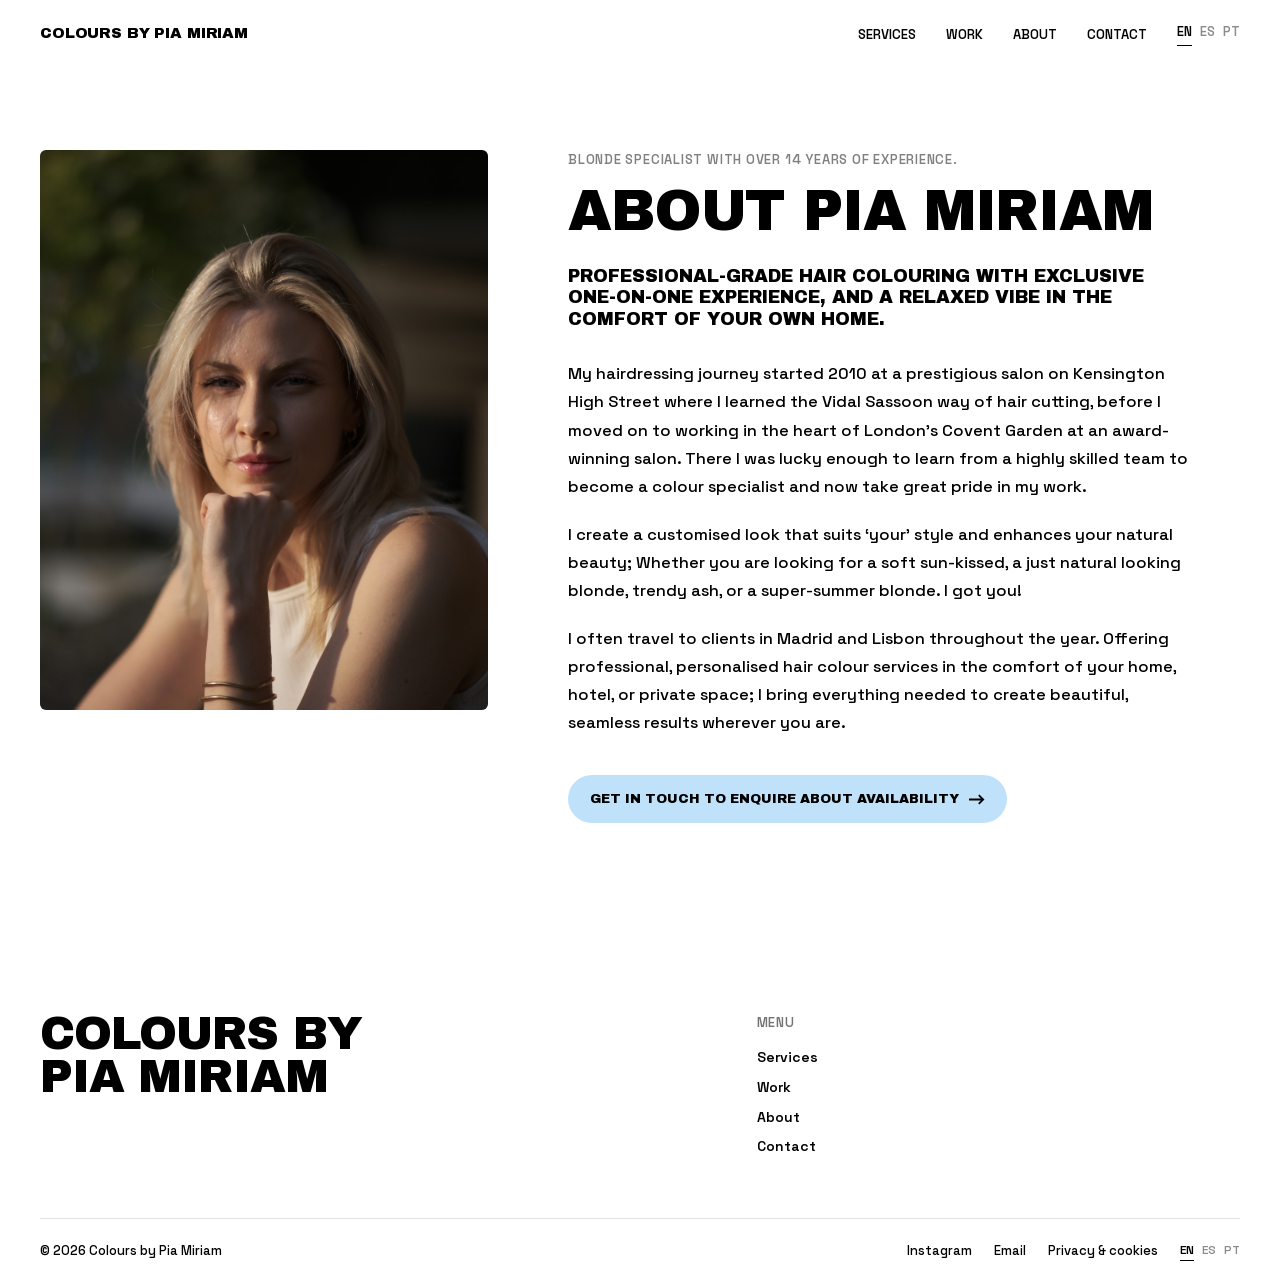
==== about.html @ e2680187 "Add files via upload" ====
<!doctype html>
<html lang="en">
<head>
<meta charset="utf-8">
<meta name="viewport" content="width=device-width, initial-scale=1">
<title>About Pia Miriam · Colours by Pia Miriam</title>
<meta name="description" content="Professional-grade hair colouring with exclusive one-on-one experience, and a relaxed vibe in the comfort of your own home.">
<meta property="og:title" content="About Pia Miriam · Colours by Pia Miriam">
<meta property="og:type" content="website">
<meta property="og:site_name" content="Colours by Pia Miriam">
<meta property="og:description" content="Professional-grade hair colouring with exclusive one-on-one experience, and a relaxed vibe in the comfort of your own home.">
<meta property="og:image" content="https://www.piamiriamcolour.com/share.jpg">
<meta property="og:image:width" content="1200"><meta property="og:image:height" content="630">
<meta name="twitter:card" content="summary_large_image">
<link rel="icon" href="/favicon.ico" sizes="any"><link rel="icon" type="image/png" sizes="32x32" href="/favicon-32.png">
<link rel="icon" type="image/png" sizes="192x192" href="/icon-192.png">
<link rel="apple-touch-icon" href="/apple-touch-icon.png">
<link rel="alternate" hreflang="en" href="https://www.piamiriamcolour.com/about">
<link rel="alternate" hreflang="es" href="https://www.piamiriamcolour.com/es-about">
<link rel="alternate" hreflang="pt" href="https://www.piamiriamcolour.com/pt-about">
<link rel="alternate" hreflang="x-default" href="https://www.piamiriamcolour.com/about">
<link href="/fonts.css" rel="stylesheet">
<style>
:root{--blue:#BFE1FA;--bg:#F9F9FD;--line:#E1E1E6;--ink:#000;--grey:#808080;--H:'Archivo Black',Impact,sans-serif;--B:'Space Grotesk',system-ui,sans-serif}
*{box-sizing:border-box;margin:0;padding:0}
html{scroll-behavior:smooth}
body{background:#fff;color:var(--ink);font-family:var(--B);font-weight:500;font-size:16px;line-height:1.55;-webkit-font-smoothing:antialiased;overflow-x:hidden}
img{display:block;max-width:100%}
a{color:inherit}
.H{font-family:var(--H);text-transform:uppercase;letter-spacing:-.02em;line-height:.92;font-weight:400}
.wrap{max-width:1320px;margin:0 auto;padding:0 40px}
.lbl{font-weight:600;text-transform:uppercase;font-size:13px;letter-spacing:.06em}

/* header */
header{position:fixed;top:0;left:0;right:0;z-index:40;color:#000;background:rgba(255,255,255,.88);backdrop-filter:blur(10px)}
.nav{display:flex;justify-content:space-between;align-items:center;height:68px}
.brand{font-family:var(--H);text-transform:uppercase;font-size:15px;text-decoration:none;letter-spacing:-.01em}
.brand span{display:inline-block;animation:glow 7s calc(.6s + var(--k) * 70ms) infinite both}
@keyframes glow{0%{color:#000}3%{color:var(--blue)}45%{color:var(--blue)}52%{color:#000}100%{color:#000}}
@media (prefers-reduced-motion:reduce){.brand span{animation:none}}
.links{display:flex;gap:30px;list-style:none}
.links a{text-decoration:none;font-weight:600;text-transform:uppercase;font-size:13px}
.burger{display:none;background:none;border:0;color:#000;font:600 14px var(--B);text-transform:uppercase}

/* hero */
.hero{background:#fff}
.hero-d{padding:190px 0 50px}
.hero-d h1{font-size:clamp(52px,9vw,140px);line-height:.88}
.hero-m{display:none;padding:120px 0 40px}
.hero-m .lbl{color:var(--grey);margin-bottom:18px}
.hero-m .hname{font-size:clamp(40px,11.8vw,58px);line-height:.9}
.hero-m .hero-in{width:100%}
.hero-text{font-size:15.5px;line-height:1.55;margin-top:22px}
.cities{display:flex;flex-wrap:wrap;align-items:center;gap:6px 0;margin:24px 0 28px;font-family:var(--H);text-transform:uppercase;font-size:11px;letter-spacing:.02em}
.cities span{display:inline-flex;align-items:center}
.cities span:not(:last-child):after{content:"";width:4px;height:4px;border-radius:50%;background:#000;margin:0 8px}
.cities .home{background:var(--blue);border-radius:999px;padding:4px 9px}
.hero .ln{display:block;overflow:hidden}
.hero-d .ln span{display:inline-block;transform:translateY(110%)}
.hero-m .ln span{display:inline-block}
.journey{margin-top:44px;border-top:1px solid var(--line);padding-top:22px}
.journey .lbl{color:var(--grey);margin-bottom:16px}
.journey ol{list-style:none;margin:0;padding:0;display:grid;grid-template-columns:repeat(var(--n,6),1fr);gap:0 14px}
.journey li{position:relative;color:#C9C9D1;transition:color .6s}
.journey li small{display:inline-block;font-weight:600;font-size:12px;letter-spacing:.06em;border:1px solid currentColor;border-radius:999px;padding:3px 9px;margin-bottom:10px;transition:background .6s,border-color .6s,color .6s}
.journey li span{display:block;font-family:var(--H);text-transform:uppercase;font-size:clamp(17px,1.85vw,28px);line-height:.95;letter-spacing:-.02em}
.journey li:after{content:"";position:absolute;left:58px;right:6px;top:12px;height:1px;background:currentColor;transform-origin:left;transform:scaleX(0);transition:transform .7s cubic-bezier(.16,1,.3,1)}
.journey li:last-child:after{display:none}
.journey li.on{color:#000}.journey li.on:after{transform:scaleX(1)}
.journey li.on:last-child small{background:var(--blue);border-color:var(--blue)}
.hero-meta{display:flex;justify-content:space-between;align-items:end;margin-top:34px;gap:30px}
.hero-meta p{max-width:420px;font-size:16px}
.cta{display:inline-flex;align-items:center;gap:10px;background:var(--blue);color:#000;text-decoration:none;font-family:var(--H);text-transform:uppercase;font-size:13px;padding:14px 22px;border-radius:999px;transition:transform .25s}
.cta:hover{transform:scale(1.05)}
.cta svg{transition:transform .25s}.cta:hover svg{transform:translateX(4px)}


/* testimonial */
.quote{padding:110px 0 100px;background:var(--bg)}
.quote blockquote{font-family:var(--H);text-transform:uppercase;font-style:italic;font-size:clamp(20px,2.2vw,32px);line-height:1.12;letter-spacing:-.01em;max-width:980px}
.quote blockquote .w{display:inline-block;opacity:.18;transition:opacity .3s}
.quote cite{display:block;margin-top:28px;font-style:normal;font-weight:600}

/* swipe rail (reviews) */
.rail{overflow-x:auto;scroll-snap-type:x mandatory;scrollbar-width:none;cursor:grab;overscroll-behavior-x:contain}
.rail::-webkit-scrollbar{display:none}
.rail.drag{cursor:grabbing;scroll-snap-type:none}.rail.drag *{pointer-events:none}
.rail>*{scroll-snap-align:start;user-select:none}
.arrows{display:flex;gap:10px;flex:none}
.arrows button{width:46px;height:46px;border-radius:50%;border:1px solid #000;background:transparent;cursor:pointer;display:grid;place-items:center;transition:background .3s,opacity .3s}
.arrows button:hover{background:var(--blue)}.arrows button:disabled{opacity:.25;cursor:default;background:transparent}
.arrows .prev svg{transform:scaleX(-1)}
.progress{position:relative;height:2px;background:rgba(0,0,0,.12);margin-top:34px}
.progress i{position:absolute;left:0;top:0;bottom:0;width:0;background:#000;transition:width .2s}

/* about text */
.about{padding:110px 0;background:#fff}
.hero-m + .about{padding-top:20px}
.about-grid{display:grid;grid-template-columns:.7fr 1.3fr;gap:80px;align-items:center}
.portrait-wrap{margin:0}.got{font-family:var(--H);text-transform:uppercase;font-size:clamp(18px,1.6vw,24px);margin-top:16px;letter-spacing:-.01em}
.about .portrait{border-radius:6px;overflow:hidden;aspect-ratio:4/5}
.about .portrait img{width:100%;height:115%;object-fit:cover;object-position:50% 72%}
.about h2{font-size:clamp(28px,3vw,44px);margin-bottom:20px}
.about .big{font-family:var(--H);text-transform:uppercase;font-size:clamp(15px,1.3vw,18px);line-height:1.2;margin-bottom:18px}
.about p{margin-bottom:16px;max-width:600px}
.more{font-weight:600;text-decoration:none;border-bottom:1px solid #000;padding-bottom:2px;margin-left:22px;font-size:14px}.more:hover{border-color:var(--blue)}
/* about page */
.ab{background:#fff;padding:150px 0 110px}
.ab-grid{display:grid;grid-template-columns:.8fr 1.2fr;gap:80px;align-items:start}
.ab-photo{position:sticky;top:100px;border-radius:6px;overflow:hidden;aspect-ratio:4/5}.ab-photo img{width:100%;height:100%;object-fit:cover;object-position:50% 45%}
.ab .lbl{color:var(--grey);margin-bottom:16px}
.ab h1{font-size:clamp(34px,4.4vw,64px);margin-bottom:28px}
.ab .lead{font-family:var(--H);text-transform:uppercase;font-size:clamp(16px,1.4vw,20px);line-height:1.2;margin-bottom:30px;max-width:620px}
.ab p{font-size:16.5px;line-height:1.7;margin-bottom:20px;max-width:620px}
.ab .cta{margin-top:18px}
.ab .journey ol{grid-template-columns:repeat(3,1fr);row-gap:22px}.ab .journey li:after{display:none}
.ab .journey li span{font-size:clamp(16px,1.4vw,20px)}
@media (max-width:900px){.ab{padding:110px 0 80px}.ab-grid{grid-template-columns:1fr;gap:36px}.ab-photo{position:relative;top:0}}

/* gallery */
.gallery{background:#fff;padding:110px 0 100px;overflow:clip visible}
.gal-head{display:flex;justify-content:space-between;align-items:end;margin-bottom:60px}
.gal-head h2{font-size:clamp(28px,3vw,44px)}
.gal-head a{font-weight:600;text-transform:uppercase;text-decoration:none;border-bottom:2px solid #000}
.grid{display:grid;grid-template-columns:repeat(3,1fr);gap:18px}
.sc{position:relative;margin:0;aspect-ratio:4/5;border-radius:8px;overflow:hidden;cursor:zoom-in;background:#EEF4FA}
.sc img{width:100%;height:100%;object-fit:cover;transition:transform 1.4s cubic-bezier(.16,1,.3,1)}
.sc:hover img{transform:scale(1.04)}
.sc figcaption{position:absolute;left:14px;bottom:14px;background:#fff;border-radius:999px;padding:6px 12px;font-weight:600;font-size:12px}
.sc figcaption b{font-family:var(--H);font-weight:400}
.cursor{position:fixed;left:0;top:0;width:78px;height:78px;border-radius:50%;background:var(--blue);color:#000;font-family:var(--H);font-size:13px;text-transform:uppercase;display:flex;align-items:center;justify-content:center;pointer-events:none;z-index:70;transform:translate(-50%,-50%) scale(0);transition:transform .25s ease}
.cursor.on{transform:translate(-50%,-50%) scale(1)}
.lightbox{position:fixed;inset:0;z-index:80;background:rgba(249,249,253,.97);display:none;align-items:center;justify-content:center;padding:70px 90px 80px;touch-action:pan-y}
.lightbox.open{display:flex}
.lb-in{width:100%;height:100%;display:flex;align-items:center;justify-content:center;min-height:0}
.lightbox img{max-height:100%;max-width:100%;object-fit:contain;border-radius:6px;box-shadow:0 30px 60px rgba(0,0,0,.08)}
.lb-nav{position:absolute;top:50%;transform:translateY(-50%);width:52px;height:52px;border-radius:50%;border:1px solid #000;background:#fff;cursor:pointer;display:grid;place-items:center;transition:background .3s}
.lb-nav:hover{background:var(--blue)}.lb-prev{left:24px}.lb-prev svg{transform:scaleX(-1)}.lb-next{right:24px}
.lb-meta{position:absolute;left:0;right:0;bottom:24px;text-align:center;font-size:13px;font-weight:600}.lb-meta b{font-family:var(--H);font-weight:400;margin-right:10px}
.lightbox .x{position:absolute;top:22px;right:28px;color:#000;font-family:var(--H);font-size:13px;text-transform:uppercase;cursor:pointer;border:1px solid #000;border-radius:999px;padding:9px 16px;background:#fff}
@media (max-width:900px){.lightbox{padding:70px 12px 90px}.lb-nav{top:auto;bottom:18px;transform:none;width:46px;height:46px}.lb-prev{left:16px}.lb-next{right:16px}.lb-meta{bottom:32px}}

/* reels */
.reels{padding:130px 0;background:var(--bg)}
.reels-head{display:flex;justify-content:space-between;align-items:end;margin-bottom:44px}
.reels-head h2{font-size:clamp(40px,5.4vw,84px)}
.reel-row{display:flex;gap:18px;overflow-x:auto;scroll-snap-type:x mandatory;padding-bottom:10px;scrollbar-width:none}
.reel-row::-webkit-scrollbar{display:none}
.reel{flex:none;width:300px;aspect-ratio:9/16;border-radius:10px;overflow:hidden;position:relative;scroll-snap-align:start;background:#000}
.reel iframe{position:absolute;left:0;top:-56px;width:100%;height:calc(100% + 170px);border:0;pointer-events:none}
.reel button{position:absolute;inset:0;background:transparent;border:0;cursor:pointer;display:flex;align-items:end;justify-content:start;padding:18px}
.reel button span{background:var(--blue);color:#000;font-family:var(--H);text-transform:uppercase;font-size:13px;padding:10px 16px;border-radius:999px}

/* services as cards */
.services{padding:110px 0;background:#EAF5FD}
.services h2{font-size:clamp(28px,3vw,44px);margin-bottom:40px}
.cards{display:grid;grid-template-columns:repeat(3,1fr);gap:16px}
.card{background:#fff;border:1px solid var(--line);border-radius:12px;padding:24px 26px;display:grid;grid-template-rows:auto 1fr auto auto;min-height:220px;transition:transform .3s cubic-bezier(.2,.8,.2,1), border-color .3s, background .3s}
.card:hover{transform:translateY(-6px);border-color:#000;background:var(--blue)}
.card .tag{justify-self:start;background:var(--blue);border-radius:999px;padding:5px 12px;font-size:11px;font-weight:600;text-transform:uppercase;letter-spacing:.04em}
.card:hover .tag{background:#fff}
.card h3{font-family:var(--H);text-transform:uppercase;font-weight:400;font-size:clamp(16px,1.4vw,20px);line-height:1.1;margin:26px 0 0;align-self:start}
.card .price{font-family:var(--H);font-size:clamp(28px,2.6vw,38px);line-height:1;margin-top:22px}
.card .price small{display:block;font-family:var(--B);font-weight:600;font-size:12px;text-transform:uppercase;letter-spacing:.06em;margin-bottom:6px;color:#555}
.card{cursor:pointer}
.card .note{font-size:12.5px;color:#555;min-height:18px;margin-top:10px}
.card .book{justify-self:start;display:inline-flex;align-items:center;gap:8px;margin-top:18px;font-family:var(--H);text-transform:uppercase;font-size:12px;text-decoration:none;color:#000;border-bottom:1px solid #000;padding-bottom:3px}
.card.wide{grid-column:1/-1;min-height:0;grid-template-columns:1fr auto;grid-template-rows:auto auto auto;column-gap:40px;background:#fff}
.card.wide .tag{grid-column:1}.card.wide h3{grid-column:1;margin-top:18px}.card.wide .note{grid-column:1;font-size:14px;color:#333}
.card.wide .price{grid-column:2;grid-row:1/3;align-self:center;font-size:clamp(20px,1.8vw,26px)}.card.wide .book{grid-column:2;grid-row:3;justify-self:end;align-self:end}
form .picked{grid-column:1/-1;display:none;align-items:center;gap:10px;background:var(--blue);border-radius:999px;padding:9px 16px;font-size:13px;font-weight:600;justify-self:start}
form .picked.on{display:inline-flex}form .picked button{border:0;background:none;cursor:pointer;font-size:16px;line-height:1;padding:0}
/* salon menu */
.menu-grid{display:grid;grid-template-columns:1fr 1fr;gap:16px;margin-top:16px}
.grp{background:#fff;border:1px solid var(--line);border-radius:12px;padding:26px 28px 8px}
.grp h3{font-family:var(--H);text-transform:uppercase;font-weight:400;font-size:clamp(20px,1.9vw,28px);line-height:1;margin-bottom:16px}
.opt{display:grid;grid-template-columns:1fr auto auto;align-items:center;gap:18px;padding:18px 0;border-top:1px solid var(--line);cursor:pointer}
.opt .nm{font-weight:600;font-size:16px}
.opt .pr{font-family:var(--H);font-size:clamp(22px,2vw,30px);line-height:1;white-space:nowrap}
.opt .pr small{font-family:var(--B);font-size:11px;font-weight:600;text-transform:uppercase;letter-spacing:.06em;color:#555;margin-right:6px;vertical-align:middle}
.opt .bk{display:inline-flex;align-items:center;gap:8px;border:1px solid #000;border-radius:999px;padding:9px 14px;font-family:var(--H);text-transform:uppercase;font-size:11px;text-decoration:none;color:#000;transition:background .3s,border-color .3s}
.opt:hover .bk,.opt:focus-visible .bk{background:var(--blue);border-color:var(--blue)}
.addons{margin-top:16px;background:#fff;border:1px solid var(--line);border-radius:12px;padding:20px 28px;display:flex;flex-wrap:wrap;align-items:baseline;gap:8px 30px}
.addons .t{font-family:var(--H);text-transform:uppercase;font-size:14px}
.addons .it{font-size:15px;font-weight:600}.addons .it b{font-family:var(--H);font-weight:400;margin-left:8px}
.addons small{flex-basis:100%;color:#555;font-size:12.5px}
.langs{display:flex;gap:8px;font-size:12px;font-weight:600}.langs-m{display:none}.langs a{opacity:.45;text-decoration:none}.langs a.cur{opacity:1;border-bottom:1px solid currentColor}
.notes{margin-top:30px;max-width:820px;font-size:13.5px;color:#333}
.notes p{margin-bottom:8px}

/* contact */
.contact{background:var(--blue);color:#000;padding:110px 0 100px}
.contact h2{font-size:clamp(28px,3vw,44px);color:#000}
.contact-grid{display:grid;grid-template-columns:1fr;gap:80px;margin-top:36px}
.contact .ch{margin-bottom:26px}
.dm{display:inline-flex;align-items:center;gap:12px;background:#000;color:#fff;text-decoration:none;font-family:var(--H);text-transform:uppercase;font-size:13px;padding:16px 24px;border-radius:999px;margin-bottom:34px;transition:transform .25s}
.contact .ch a[href^="mailto"]{text-transform:none}
.dm:hover{transform:translateY(-2px)}
.sheet{position:fixed;inset:0;z-index:90;overscroll-behavior:contain;background:rgba(0,0,0,.35);display:flex;align-items:center;justify-content:center;padding:16px;opacity:0;pointer-events:none;transition:opacity .3s}
.sheet.open{opacity:1;pointer-events:auto}
.sheet-in{position:relative;background:#fff;border-radius:22px;padding:30px 30px 22px;max-width:540px;width:100%;max-height:calc(100vh - 32px);max-height:calc(100dvh - 32px);overflow:auto;overscroll-behavior:contain;-webkit-overflow-scrolling:touch;transform:translateY(14px);transition:transform .3s}
.sheet.open .sheet-in{transform:none}
.sheet .x{position:absolute;top:18px;right:20px;background:none;border:0;font-size:12px;text-transform:uppercase;letter-spacing:.04em;cursor:pointer;color:#000;z-index:2}
.prog{margin:0 70px 22px 0}.prog .lbl{display:block;color:var(--grey);margin-bottom:10px}.prog .lbl b{color:#000}
.prog i{display:block;height:3px;background:var(--line);border-radius:3px;overflow:hidden}.prog .bar{display:block;height:100%;width:25%;background:#000;transition:width .4s ease}
.step{border:0;margin:0;padding:0;min-width:0}.step legend{font-size:22px;line-height:1.1;text-transform:uppercase;margin-bottom:18px;padding:0}
.opts{display:grid;gap:8px;border-radius:14px}.opts.bad,.fi.bad{animation:shake .45s}
@keyframes shake{25%{transform:translateX(-6px)}50%{transform:translateX(6px)}75%{transform:translateX(-3px)}}
.opt-r input,.chip-c input,.seg input{position:absolute;opacity:0;pointer-events:none}
.opt-r span{display:block;border:1.5px solid var(--line);border-radius:14px;padding:14px 16px;font-size:14.5px;cursor:pointer;transition:border-color .2s,background .2s}
.opt-r span:hover{border-color:#000}.opt-r input:checked+span{border-color:#000;background:var(--blue)}
.opt-r input:focus-visible+span,.chip-c input:focus-visible+span,.seg input:focus-visible+span{outline:2px solid #000;outline-offset:2px}
.sub{font-size:12px;text-transform:uppercase;letter-spacing:.04em;color:var(--grey);margin:18px 0 10px}
.chips{display:flex;flex-wrap:wrap;gap:8px}
.chip-c span{display:inline-block;border:1.5px solid var(--line);border-radius:999px;padding:10px 16px;font-size:13.5px;cursor:pointer;transition:border-color .2s,background .2s}
.chip-c input:checked+span{border-color:#000;background:var(--blue)}
.seg{display:inline-flex;border:1.5px solid #000;border-radius:999px;padding:3px;margin-bottom:10px}
.seg span{display:block;padding:8px 18px;border-radius:999px;font-size:13px;cursor:pointer}.seg input:checked+span{background:#000;color:#fff}
.fi{display:block;width:100%;box-sizing:border-box;border:1.5px solid var(--line);border-radius:14px;padding:14px 16px;font:inherit;font-size:15px;margin-top:10px;background:#fff;color:#000}
.fi:focus{outline:none;border-color:#000}textarea.fi{resize:vertical;margin-top:14px}
.consent{font-size:12px;color:var(--grey);margin:12px 0 0}.consent a{color:inherit}
.hp{position:absolute;left:-9999px}
.sheet .nav{display:flex;align-items:center;justify-content:space-between;gap:12px;margin-top:24px}
.sheet .nav .dm{margin:0 0 0 auto;border:0;cursor:pointer}.sheet .nav .dm[disabled]{opacity:.6}
.sheet .back{background:none;border:0;font:inherit;font-size:13px;cursor:pointer;padding:8px 0;color:#000}
.done{padding:20px 0 6px}.done .H{font-size:28px;text-transform:uppercase;margin-bottom:10px}
.alt{font-size:12.5px;color:var(--grey);margin:18px 0 0;padding-top:14px;border-top:1px solid var(--line)}.alt a{color:#000}
.dm-book{background:var(--blue);color:#000}.dm.dm-book svg path{stroke:#000}
@media (max-width:700px){.sheet{align-items:flex-end;padding:0}.sheet-in{border-radius:22px 22px 0 0;padding:26px 20px calc(20px + env(safe-area-inset-bottom));max-height:92vh;max-height:92dvh}.step legend{font-size:19px}.sheet .nav .dm{width:auto}}

.dm-main{background:#000;color:#fff;margin-bottom:22px}.dm.dm-main svg path{stroke:#fff}
.dm-main{padding:17px 28px}
.alt-ways{margin-top:34px;padding-top:26px;border-top:1px solid rgba(0,0,0,.14);max-width:560px}
.alt-ways .q{font-size:13px;font-weight:600;text-transform:uppercase;letter-spacing:.05em;opacity:.6;margin-bottom:14px}
.alt-links{display:flex;gap:14px}
.alt-links a{width:54px;height:54px;border-radius:50%;background:#fff;display:grid;place-items:center;color:#000;transition:transform .25s,background .25s}
.alt-links a:hover{transform:translateY(-2px);background:#000;color:#fff}
.alt-links a svg{width:22px;height:22px}.alt-links a svg *:not([stroke=none]){stroke:currentColor}.alt-links a .igi circle[fill]{fill:currentColor}
.ctas{display:flex;flex-wrap:wrap;gap:12px;margin-bottom:34px}.ctas .dm{margin-bottom:0}
.dm-mail{background:transparent;color:#000;border:1.5px solid #000;padding:14.5px 22.5px}
.dm.dm-mail svg{fill:none}.dm.dm-mail svg rect,.dm.dm-mail svg path{stroke:#000}
.ft-dm.dm-mail{padding:11.5px 16.5px;margin-top:10px}
.cities span{transition:background-color .45s ease}
.dm svg{width:20px;height:20px}.dm svg path{stroke:#fff}
.iglink{display:inline-flex;align-items:center;gap:10px}.iglink .igi{width:1.1em;height:1.1em;flex:none}
.contact .ch .lbl{color:#000;opacity:.55;margin-bottom:4px}
.contact .ch a{font-family:var(--H);font-size:20px;text-decoration:none;text-transform:uppercase}
.contact .ch a:hover{opacity:.6}
form{display:grid;grid-template-columns:1fr 1fr;gap:22px}
label{display:block;font-size:11px;font-weight:600;text-transform:uppercase;color:#000;opacity:.6;margin-bottom:6px}
input,textarea{width:100%;background:transparent;border:0;border-bottom:1px solid rgba(0,0,0,.35);color:#000;font:inherit;font-size:16px;padding:8px 0;outline:none}
input:focus,textarea:focus{border-color:#000}
textarea{min-height:110px;resize:vertical}
.full{grid-column:1/-1}
form .cta{border:0;cursor:pointer;justify-self:start;background:#000;color:#fff}form .cta svg path{stroke:#fff}
.hp{display:none}
footer{background:#fff;color:#000;padding:80px 0 26px;font-size:14px}
footer a{text-decoration:none}
.ft-top{display:grid;grid-template-columns:1.4fr 1fr;gap:40px;padding-bottom:60px}
.ft-brand{font-family:var(--H);text-transform:uppercase;font-size:clamp(30px,3.6vw,54px);line-height:.92;letter-spacing:-.02em}
.ft-col .lbl{opacity:.55;margin-bottom:14px}
.ft-col ul{list-style:none;display:grid;gap:8px;font-weight:600}
.ft-col ul a:hover{text-decoration:underline}
.ft-dm{margin:16px 0 0;font-size:11.5px;padding:13px 18px}
.ig{display:inline-flex;align-items:center;gap:12px;font-weight:600;margin-top:14px}
.ig i{width:46px;height:46px;border-radius:50%;background:var(--blue);display:grid;place-items:center;transition:transform .3s}
.ig:hover i{transform:rotate(-8deg) scale(1.06)}.ig svg{width:22px;height:22px}
.ft-bot{border-top:1px solid var(--line);padding-top:22px;display:flex;justify-content:space-between;flex-wrap:wrap;gap:12px;font-size:13px}
.ft-bot .legal{display:flex;gap:22px;align-items:center}
@media (max-width:900px){footer{padding:60px 0 24px}.ft-top{grid-template-columns:1fr 1fr;gap:34px 20px;padding-bottom:40px}.ft-brand{grid-column:1/-1}}

@media (max-width:900px){
  .wrap{padding:0 20px}
  .links{display:none;position:absolute;top:76px;left:0;right:0;background:#fff;color:#000;flex-direction:column;gap:0;padding:6px 0;mix-blend-mode:normal}
  header.menu-open{mix-blend-mode:normal;color:#000;background:#fff}
  .links.open{display:flex}.links a{display:block;padding:15px 20px}
  .burger{display:block}
  .hero{padding:140px 0 70px}
  .hero-meta{flex-direction:column;align-items:start}
  
  .journey ol{grid-template-columns:1fr 1fr;row-gap:22px}
  .journey li:nth-child(2n):after{display:none}
  .about-grid,.contact-grid{grid-template-columns:1fr;gap:40px}
  .grid{grid-template-columns:1fr 1fr;gap:10px}.sc figcaption{left:10px;bottom:10px}
  .cards{grid-template-columns:1fr 1fr;gap:10px}
  .card{min-height:190px;padding:18px}
  .links .langs{display:none}.langs-m{display:flex;margin-left:auto;margin-right:18px;gap:10px}
  .opt{grid-template-columns:1fr auto;grid-template-areas:"nm bk" "pr bk";row-gap:4px}.opt .nm{grid-area:nm}.opt .pr{grid-area:pr}.opt .bk{grid-area:bk}
  .menu-grid{grid-template-columns:1fr}.grp{padding:22px 20px 6px}.addons{padding:18px 20px}.opt{gap:12px}.opt .bk{padding:8px 11px}
  .card.wide{grid-template-columns:1fr}.card.wide .price,.card.wide .book{grid-column:1;grid-row:auto;justify-self:start}
  form{grid-template-columns:1fr}
  .quote,.about,.gallery,.reels,.services,.contact{padding:90px 0}
  .reel{width:240px}
  .cursor{display:none}
}

/* google reviews rail */
.greviews{background:var(--bg);padding:10px 0 30px;overflow:hidden}
.greviews .progress{background:var(--line)}
.gr-head{display:flex;justify-content:space-between;align-items:end;gap:20px;margin-bottom:28px}
.gr-head .lbl{margin-right:auto;margin-left:20px;align-self:center}
.gr-head h2{font-size:clamp(22px,2.2vw,32px)}
.gr-row{display:flex;gap:16px;align-items:stretch;padding:4px max(40px,calc((100vw - 1320px) / 2 + 40px)) 8px;scroll-padding-left:max(40px,calc((100vw - 1320px) / 2 + 40px))}
.rv-card{width:340px;flex:none;background:#fff;border:1px solid var(--line);border-radius:12px;padding:22px 22px 18px;display:flex;flex-direction:column;transition:transform .3s, border-color .3s}
.rv-card:hover{transform:translateY(-4px);border-color:#000}
.rv-card .st{color:#000;letter-spacing:.15em;font-size:13px}
.rv-card blockquote{font-size:14.5px;line-height:1.5;margin:12px 0 16px;flex:1}
.rv-card figcaption{font-family:var(--H);text-transform:uppercase;font-size:12px;display:flex;justify-content:space-between;align-items:center;gap:10px}
.rv-card figcaption span{font-family:var(--B);font-weight:600;font-size:11px;color:#555;text-transform:none;background:var(--blue);border-radius:999px;padding:3px 9px}
.gbadge{display:inline-flex;align-items:center;gap:10px;margin-right:auto;margin-left:22px;padding:8px 16px 8px 10px;background:#fff;border:1px solid var(--line);border-radius:999px;text-decoration:none;font-size:13px;font-weight:500;transition:border-color .3s}
.gbadge:hover{border-color:#000}.gbadge svg{width:20px;height:20px;flex:none}
.gbadge b{font-family:var(--H);font-weight:400;font-size:15px}.gbadge .s{letter-spacing:.12em;color:#FBBC04}
.trust{display:flex;flex-wrap:wrap;align-items:center;gap:10px;margin-top:22px}
.trust .lbl{color:var(--grey);margin-right:6px}
.chip{display:inline-flex;align-items:center;gap:8px;background:#fff;border:1px solid var(--line);border-radius:999px;padding:7px 8px 7px 14px;font-size:13px;font-weight:600}
.chip b{background:var(--blue);border-radius:999px;min-width:24px;height:24px;display:grid;place-items:center;font-size:12px}
.wo{display:inline-flex;align-items:center;gap:8px;margin-left:auto;background:#fff;border:1px solid var(--line);border-radius:999px;padding:7px 14px 7px 10px;font-size:13px;font-weight:600;text-decoration:none}
.wo svg{width:16px;height:16px}.wo:hover{border-color:#000}
@media (max-width:900px){.wo{margin-left:0}.trust .lbl{flex-basis:100%}}
.gr-links{display:flex;gap:12px;flex-wrap:wrap;margin-top:22px;font-size:14px;font-weight:600}
.gr-links a{display:inline-flex;align-items:center;gap:8px;text-decoration:none;font-family:var(--H);text-transform:uppercase;font-size:12px;letter-spacing:.02em;padding:13px 20px;border-radius:999px;border:1.5px solid #000;background:#000;color:#fff;transition:transform .25s}.gr-links a+a{background:transparent;color:#000}.gr-links a:hover{transform:translateY(-2px)}
.cookie{position:fixed;left:20px;bottom:20px;z-index:60;max-width:360px;background:#fff;border:1px solid var(--line);border-radius:14px;box-shadow:0 18px 40px rgba(0,0,0,.08);padding:16px 18px;font-size:13px;line-height:1.5;display:none;gap:14px;align-items:center}
.cookie.show{display:flex}.cookie a{color:#000;font-weight:600}
.cookie button{flex:none;border:0;border-radius:999px;background:var(--blue);font-family:var(--H);text-transform:uppercase;font-size:12px;padding:10px 16px;cursor:pointer}
@media (max-width:900px){.gbadge{margin-left:0;order:3}.cookie{left:12px;right:12px;bottom:12px;max-width:none}}
@media (max-width:900px){.rv-card{width:82vw;max-width:340px}.gr-row{padding:4px 20px 8px;scroll-padding-left:20px}.gr-head{flex-wrap:wrap}.gr-head .lbl{display:none}}

/* ---- mobile polish: calmer rhythm, one column, nothing cramped ---- */
.fab{display:none}
@media (max-width:900px){
  body{font-size:15px}
  .hero-d{display:none}.hero-m{display:block}
  .cities{font-size:11px;margin:24px 0 28px;letter-spacing:.02em}
  .cities span:not(:last-child):after{margin:0 8px}
  .cities .home{padding:4px 9px}
  .journey{margin-top:30px;padding-top:18px}
  .hero-meta{margin-top:28px;gap:22px}
  .quote{padding:64px 0 40px}
  .quote blockquote{font-size:18px;line-height:1.25}
  .quote cite{margin-top:18px;font-size:14px}
  .greviews{padding:20px 0 56px}
  .gr-head{flex-direction:column;align-items:flex-start;gap:14px;margin-bottom:22px}
  .gr-head .arrows{display:none}
  .gbadge{order:0}
  .trust{gap:8px}.chip{font-size:12px;padding:6px 7px 6px 12px}
  .gr-links{gap:10px;font-size:13px}.gr-links a{flex:1;justify-content:center;padding:13px 14px;font-size:11px}
  .services,.gallery,.about,.contact{padding:64px 0}
  .services h2,.gal-head h2,.contact h2{font-size:30px}
  .services .cards{margin-top:22px}
  .addons{flex-direction:column;align-items:flex-start;gap:6px}
  .notes{margin-top:22px;font-size:12.5px}
  .gal-head{flex-direction:column;align-items:flex-start;gap:12px;margin-bottom:26px}
  .gal-head a{font-size:13px}
  .about-grid{gap:28px}
  .about h2{font-size:30px;margin-bottom:14px}
  .about .big{font-size:14px}
  .about .cta,.ab .cta{font-size:11.5px;padding:13px 18px;white-space:normal;text-align:left}
  .more{display:inline-block;margin:18px 0 0}
  .contact-grid{gap:34px}
  .dm{width:100%;justify-content:center;margin-bottom:26px}.ctas{margin-bottom:26px}
  .ft-top .ft-col:last-child{grid-column:1/-1}.ft-dm{margin:14px 0 0}
  .cookie{padding:12px 14px;font-size:12px;gap:10px;border-radius:12px}
  .cookie button{padding:8px 12px;font-size:11px}
  .fab{display:inline-flex;position:fixed;right:16px;bottom:16px;z-index:55;align-items:center;gap:8px;background:#000;color:#fff;text-decoration:none;font-family:var(--H);text-transform:uppercase;font-size:12px;padding:13px 18px;border-radius:999px;box-shadow:0 10px 30px rgba(0,0,0,.18);transition:transform .35s cubic-bezier(.16,1,.3,1),opacity .35s,bottom .35s}
  .fab svg{width:16px;height:16px}.fab svg path{stroke:#fff}
  .fab.away{opacity:0;transform:translateY(20px);pointer-events:none}
  body.ck .fab{bottom:92px}
}

/* mobile hero: tighter gap to Pia's block; moving city pill without layout jumps */
.hero.hero-m{padding-bottom:28px}
.hero-m .cities{gap:6px 2px;margin-left:-8px}
.hero-m .cities span{position:relative;padding:4px 8px;border-radius:999px;margin-right:8px}
.hero-m .cities span:not(:last-child):after{position:absolute;right:-7px;top:50%;margin:0;transform:translateY(-50%)}
.hero-m .cities .home{padding:4px 8px}

/* booking form: undo the old contact-form rules (form grid, uppercase grey labels, underline inputs) */
.sheet [hidden]{display:none!important}
#book-form{display:block}
#book-form label{display:block;font-size:inherit;font-weight:inherit;text-transform:none;opacity:1;margin:0;color:#000}
#book-form .chip-c,#book-form .seg label{display:inline-block}
#book-form .fi{border:1.5px solid var(--line);border-radius:14px;padding:14px 16px;background:#fff;font-size:15px}
#book-form .fi:focus{border-color:#000}
#book-form .opt-r span,#book-form .chip-c span{text-transform:none;color:#000}
#book-form .seg input:checked+span{background:#000;color:#fff}
#book-form .back{width:auto;height:auto;border-radius:0;display:inline-block}
#book-form .back:hover{background:none;opacity:.6}

/* hero: Google rating right under the main button */
.hero-act{display:flex;flex-direction:column;align-items:flex-end;gap:12px}
.hero-rate{display:inline-flex;align-items:center;gap:6px;font-size:13px;text-decoration:none;color:#000}
.hero-rate .s{color:#F5B301;letter-spacing:1px}.hero-rate:hover{opacity:.65}
.hero-m .hero-rate{display:flex;margin-top:14px}
@media (max-width:900px){.hero-act{align-items:flex-start}}
@media (max-width:900px){
  .contact{padding:72px 0 64px}
  .contact h2{margin-bottom:16px}
  .dm-main{width:100%;justify-content:center;padding:18px 24px;margin-bottom:0}
  .alt-ways{margin-top:30px;padding-top:24px}
  .ft-bot{flex-direction:column;align-items:flex-start;gap:16px}
  .ft-bot .legal{flex-wrap:wrap;gap:14px 22px}
}
</style>
</head>
<body data-booking="Booking:">
<header>
  <div class="wrap nav">
    <a class="brand" href="/">Colours by Pia Miriam</a>
    <script>/* logo: letters light up in blue one by one */
    (() => { const b = document.querySelector('.brand'); b.setAttribute('aria-label', b.textContent);
      b.innerHTML = [...b.textContent].map((c, i) => `<span aria-hidden="true" style="--k:${i}">${c === ' ' ? '&nbsp;' : c}</span>`).join(''); })();</script>
    <div class="langs langs-m"><a href="/about" hreflang="en" lang="en" class=cur>EN</a><a href="/es-about" hreflang="es" lang="es">ES</a><a href="/pt-about" hreflang="pt" lang="pt">PT</a></div>
    <button class="burger" onclick="document.querySelector('.links').classList.toggle('open');document.querySelector('header').classList.toggle('menu-open')">Menu</button>
    <ul class="links">
      <li><a href="/#services">Services</a></li>
      <li><a href="/#gallery">Work</a></li>
      <li><a href="/about">About</a></li>
      <li><a href="/#contact">Contact</a></li>
      <li class="langs"><a href="/about" hreflang="en" lang="en" class=cur>EN</a><a href="/es-about" hreflang="es" lang="es">ES</a><a href="/pt-about" hreflang="pt" lang="pt">PT</a></li>
    </ul>
  </div>
</header>

<main id="top">
  <section class="ab"><div class="wrap ab-grid">
    <div class="ab-photo"><img src="/pia-original.jpg" alt="Pia Miriam"></div>
    <div>
      <div class="lbl">Blonde specialist with over 14 years of experience.</div>
      <h1 class="H">About Pia Miriam</h1>
      <p class="lead">Professional-grade hair colouring with exclusive one-on-one experience, and a relaxed vibe in the comfort of your own home.</p>
      <p>My hairdressing journey started 2010 at a prestigious salon on Kensington High Street where I learned the Vidal Sassoon way of hair cutting, before I moved on to working in the heart of London’s Covent Garden at an award-winning salon. There I was lucky enough to learn from a highly skilled team to become a colour specialist and now take great pride in my work.</p><p>I create a customised look that suits ‘your’ style and enhances your natural beauty; Whether you are looking for a soft sun-kissed,  a just natural looking blonde, trendy ash, or a super-summer blonde. I got you!</p><p>I often travel to clients in Madrid and Lisbon throughout the year. Offering professional, personalised hair colour services in the comfort of your home, hotel, or private space; I bring everything needed to create beautiful, seamless results wherever you are.</p>
      <a class="cta" href="/#contact">Get in touch to enquire about availability <svg width="16" height="11" viewBox="0 0 18 12"><path d="M0 6h16M11 1l5 5-5 5" stroke="#000" stroke-width="2" fill="none"/></svg></a>
    </div>
  </div></section>
</main>
<footer><div class="wrap">
  <div class="ft-top">
    <a class="ft-brand" href="/">Colours by<br>Pia Miriam</a>
    <div class="ft-col"><div class="lbl">Menu</div><ul>
      <li><a href="/#services">Services</a></li><li><a href="/#gallery">Work</a></li>
      <li><a href="/about">About</a></li><li><a href="/#contact">Contact</a></li></ul></div>
  </div>
  <div class="ft-bot"><span>© 2026 Colours by Pia Miriam</span><span class="legal"><a href="https://ig.me/m/coloursbypia_miriam" target="_blank" rel="noopener">Instagram</a><a href="mailto:piamiriam@gmail.com">Email</a><a href="/privacy">Privacy &amp; cookies</a><span class="langs"><a href="/about" hreflang="en" lang="en" class=cur>EN</a><a href="/es-about" hreflang="es" lang="es">ES</a><a href="/pt-about" hreflang="pt" lang="pt">PT</a></span></span></div>
</div></footer>
<div class="cookie" id="cookie" role="region" aria-label="Cookie notice"><span>This site uses no tracking or advertising cookies. <a href="/privacy">Privacy &amp; cookies</a></span><button type="button" id="cookie-ok">OK</button></div>
<a class="fab" id="fab" href="/#contact">Contact <svg width="16" height="11" viewBox="0 0 18 12"><path d="M0 6h16M11 1l5 5-5 5" stroke="#000" stroke-width="2" fill="none"/></svg></a>
<script>/* floating Contact pill (mobile): hides while the contact section is on screen, sits above the cookie notice */
(() => { const f = document.getElementById('fab'), c = document.getElementById('contact'), ck = document.getElementById('cookie');
  if (c && 'IntersectionObserver' in window) new IntersectionObserver(es => es.forEach(x => f.classList.toggle('away', x.isIntersecting)), {threshold: .15}).observe(c);
  const sync = () => document.body.classList.toggle('ck', ck.classList.contains('show'));
  new MutationObserver(sync).observe(ck, {attributes: true, attributeFilter: ['class']}); sync(); })();</script>


<div class="cursor" id="cursor">View</div>
<div class="lightbox" id="lb" role="dialog" aria-modal="true"><button type="button" class="x">Close</button><button type="button" class="lb-nav lb-prev" aria-label="Previous"><svg width="16" height="11" viewBox="0 0 18 12"><path d="M0 6h16M11 1l5 5-5 5" stroke="#000" stroke-width="2" fill="none"/></svg></button><div class="lb-in"></div><button type="button" class="lb-nav lb-next" aria-label="Next"><svg width="16" height="11" viewBox="0 0 18 12"><path d="M0 6h16M11 1l5 5-5 5" stroke="#000" stroke-width="2" fill="none"/></svg></button><div class="lb-meta"></div></div>

<script>
{
  const ck = document.getElementById('cookie');
  let seen = false; try { seen = localStorage.getItem('cookie-ok') === '1'; } catch (e) {}
  if (!seen) setTimeout(() => ck.classList.add('show'), 1800);
  document.getElementById('cookie-ok').addEventListener('click', () => { ck.classList.remove('show'); try { localStorage.setItem('cookie-ok', '1'); } catch (e) {} });
}
</script>
</body>
</html>
---- fonts.css ----
/* Self-hosted (no requests to Google from visitors). Archivo Black + Space Grotesk, SIL Open Font License */
@font-face{font-family:'Archivo Black';font-style:normal;font-weight:400;font-display:swap;src:url(archivo-black-latin-ext.woff2) format('woff2');unicode-range:U+0100-02BA, U+02BD-02C5, U+02C7-02CC, U+02CE-02D7, U+02DD-02FF, U+0304, U+0308, U+0329, U+1D00-1DBF, U+1E00-1E9F, U+1EF2-1EFF, U+2020, U+20A0-20AB, U+20AD-20C4, U+2113, U+2C60-2C7F, U+A720-A7FF}
@font-face{font-family:'Archivo Black';font-style:normal;font-weight:400;font-display:swap;src:url(archivo-black-latin.woff2) format('woff2');unicode-range:U+0000-00FF, U+0131, U+0152-0153, U+02BB-02BC, U+02C6, U+02DA, U+02DC, U+0304, U+0308, U+0329, U+2000-206F, U+20AC, U+2122, U+2191, U+2193, U+2212, U+2215, U+FEFF, U+FFFD}
@font-face{font-family:'Space Grotesk';font-style:normal;font-weight:300 700;font-display:swap;src:url(space-grotesk-latin-ext.woff2) format('woff2');unicode-range:U+0100-02BA, U+02BD-02C5, U+02C7-02CC, U+02CE-02D7, U+02DD-02FF, U+0304, U+0308, U+0329, U+1D00-1DBF, U+1E00-1E9F, U+1EF2-1EFF, U+2020, U+20A0-20AB, U+20AD-20C4, U+2113, U+2C60-2C7F, U+A720-A7FF}
@font-face{font-family:'Space Grotesk';font-style:normal;font-weight:300 700;font-display:swap;src:url(space-grotesk-latin.woff2) format('woff2');unicode-range:U+0000-00FF, U+0131, U+0152-0153, U+02BB-02BC, U+02C6, U+02DA, U+02DC, U+0304, U+0308, U+0329, U+2000-206F, U+20AC, U+2122, U+2191, U+2193, U+2212, U+2215, U+FEFF, U+FFFD}
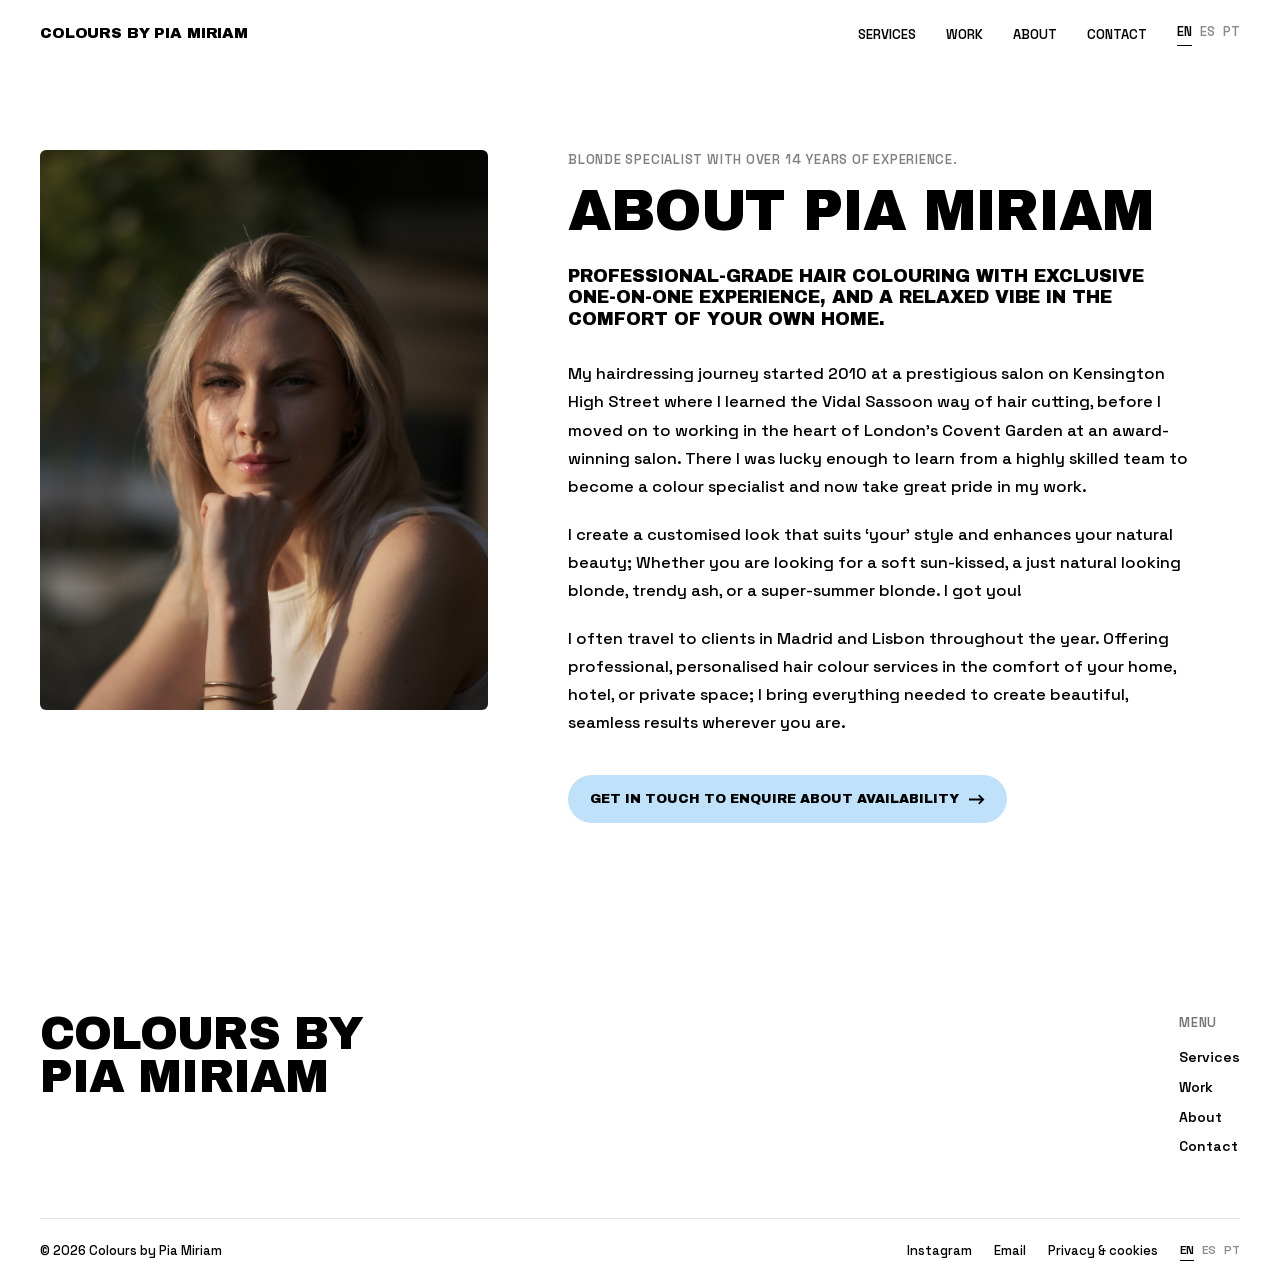
==== commit 3969d378: "Add files via upload" ====
--- a/about.html
+++ b/about.html
@@ -35,9 +35,9 @@
 header{position:fixed;top:0;left:0;right:0;z-index:40;color:#000;background:rgba(255,255,255,.88);backdrop-filter:blur(10px)}
 .nav{display:flex;justify-content:space-between;align-items:center;height:68px}
 .brand{font-family:var(--H);text-transform:uppercase;font-size:15px;text-decoration:none;letter-spacing:-.01em}
-.brand span{display:inline-block;animation:glow 7s calc(.6s + var(--k) * 70ms) infinite both}
+.brand span,.ft-brand span{display:inline-block;animation:glow 7s calc(.6s + var(--k) * 70ms) infinite both}
 @keyframes glow{0%{color:#000}3%{color:var(--blue)}45%{color:var(--blue)}52%{color:#000}100%{color:#000}}
-@media (prefers-reduced-motion:reduce){.brand span{animation:none}}
+@media (prefers-reduced-motion:reduce){.brand span,.ft-brand span{animation:none}}
 .links{display:flex;gap:30px;list-style:none}
 .links a{text-decoration:none;font-weight:600;text-transform:uppercase;font-size:13px}
 .burger{display:none;background:none;border:0;color:#000;font:600 14px var(--B);text-transform:uppercase}
@@ -67,7 +67,9 @@
 .journey li:after{content:"";position:absolute;left:58px;right:6px;top:12px;height:1px;background:currentColor;transform-origin:left;transform:scaleX(0);transition:transform .7s cubic-bezier(.16,1,.3,1)}
 .journey li:last-child:after{display:none}
 .journey li.on{color:#000}.journey li.on:after{transform:scaleX(1)}
-.journey li.on:last-child small{background:var(--blue);border-color:var(--blue)}
+.journey li.cur small{background:var(--blue);border-color:var(--blue);color:#000}
+.journey ol.rot li{color:#B9B9C2}.journey ol.rot li.cur{color:#000}
+.journey ol.rot li:after{background:#C9C9D1}
 .hero-meta{display:flex;justify-content:space-between;align-items:end;margin-top:34px;gap:30px}
 .hero-meta p{max-width:420px;font-size:16px}
 .cta{display:inline-flex;align-items:center;gap:10px;background:var(--blue);color:#000;text-decoration:none;font-family:var(--H);text-transform:uppercase;font-size:13px;padding:14px 22px;border-radius:999px;transition:transform .25s}
@@ -191,7 +193,8 @@
 /* contact */
 .contact{background:var(--blue);color:#000;padding:110px 0 100px}
 .contact h2{font-size:clamp(28px,3vw,44px);color:#000}
-.contact-grid{display:grid;grid-template-columns:1fr;gap:80px;margin-top:36px}
+.contact-grid{display:grid;grid-template-columns:1.1fr .9fr;gap:80px;margin-top:36px;align-items:center}
+.ct-photo{margin:0;border-radius:10px;overflow:hidden;aspect-ratio:4/3;max-height:420px}.ct-photo img{width:100%;height:100%;object-fit:cover}
 .contact .ch{margin-bottom:26px}
 .dm{display:inline-flex;align-items:center;gap:12px;background:#000;color:#fff;text-decoration:none;font-family:var(--H);text-transform:uppercase;font-size:13px;padding:16px 24px;border-radius:999px;margin-bottom:34px;transition:transform .25s}
 .contact .ch a[href^="mailto"]{text-transform:none}
@@ -256,7 +259,7 @@
 .hp{display:none}
 footer{background:#fff;color:#000;padding:80px 0 26px;font-size:14px}
 footer a{text-decoration:none}
-.ft-top{display:grid;grid-template-columns:1.4fr 1fr;gap:40px;padding-bottom:60px}
+.ft-top{display:grid;grid-template-columns:1fr auto;gap:40px;padding-bottom:60px}
 .ft-brand{font-family:var(--H);text-transform:uppercase;font-size:clamp(30px,3.6vw,54px);line-height:.92;letter-spacing:-.02em}
 .ft-col .lbl{opacity:.55;margin-bottom:14px}
 .ft-col ul{list-style:none;display:grid;gap:8px;font-weight:600}
@@ -356,7 +359,7 @@
   .about .big{font-size:14px}
   .about .cta,.ab .cta{font-size:11.5px;padding:13px 18px;white-space:normal;text-align:left}
   .more{display:inline-block;margin:18px 0 0}
-  .contact-grid{gap:34px}
+  .contact-grid{gap:34px}.ct-photo{display:none}
   .dm{width:100%;justify-content:center;margin-bottom:26px}.ctas{margin-bottom:26px}
   .ft-top .ft-col:last-child{grid-column:1/-1}.ft-dm{margin:14px 0 0}
   .cookie{padding:12px 14px;font-size:12px;gap:10px;border-radius:12px}
@@ -436,6 +439,10 @@
 <footer><div class="wrap">
   <div class="ft-top">
     <a class="ft-brand" href="/">Colours by<br>Pia Miriam</a>
+    <script>(() => { const b = document.querySelector('.ft-brand'); let k = 0; b.setAttribute('aria-label', b.textContent);
+      [...b.childNodes].forEach(n => { if (n.nodeType !== 3) return; const f = document.createDocumentFragment();
+        [...n.textContent].forEach(c => { const s = document.createElement('span'); s.setAttribute('aria-hidden', 'true'); s.style.setProperty('--k', k++); s.textContent = c === ' ' ? '\u00a0' : c; f.appendChild(s); });
+        n.replaceWith(f); }); })();</script>
     <div class="ft-col"><div class="lbl">Menu</div><ul>
       <li><a href="/#services">Services</a></li><li><a href="/#gallery">Work</a></li>
       <li><a href="/about">About</a></li><li><a href="/#contact">Contact</a></li></ul></div>
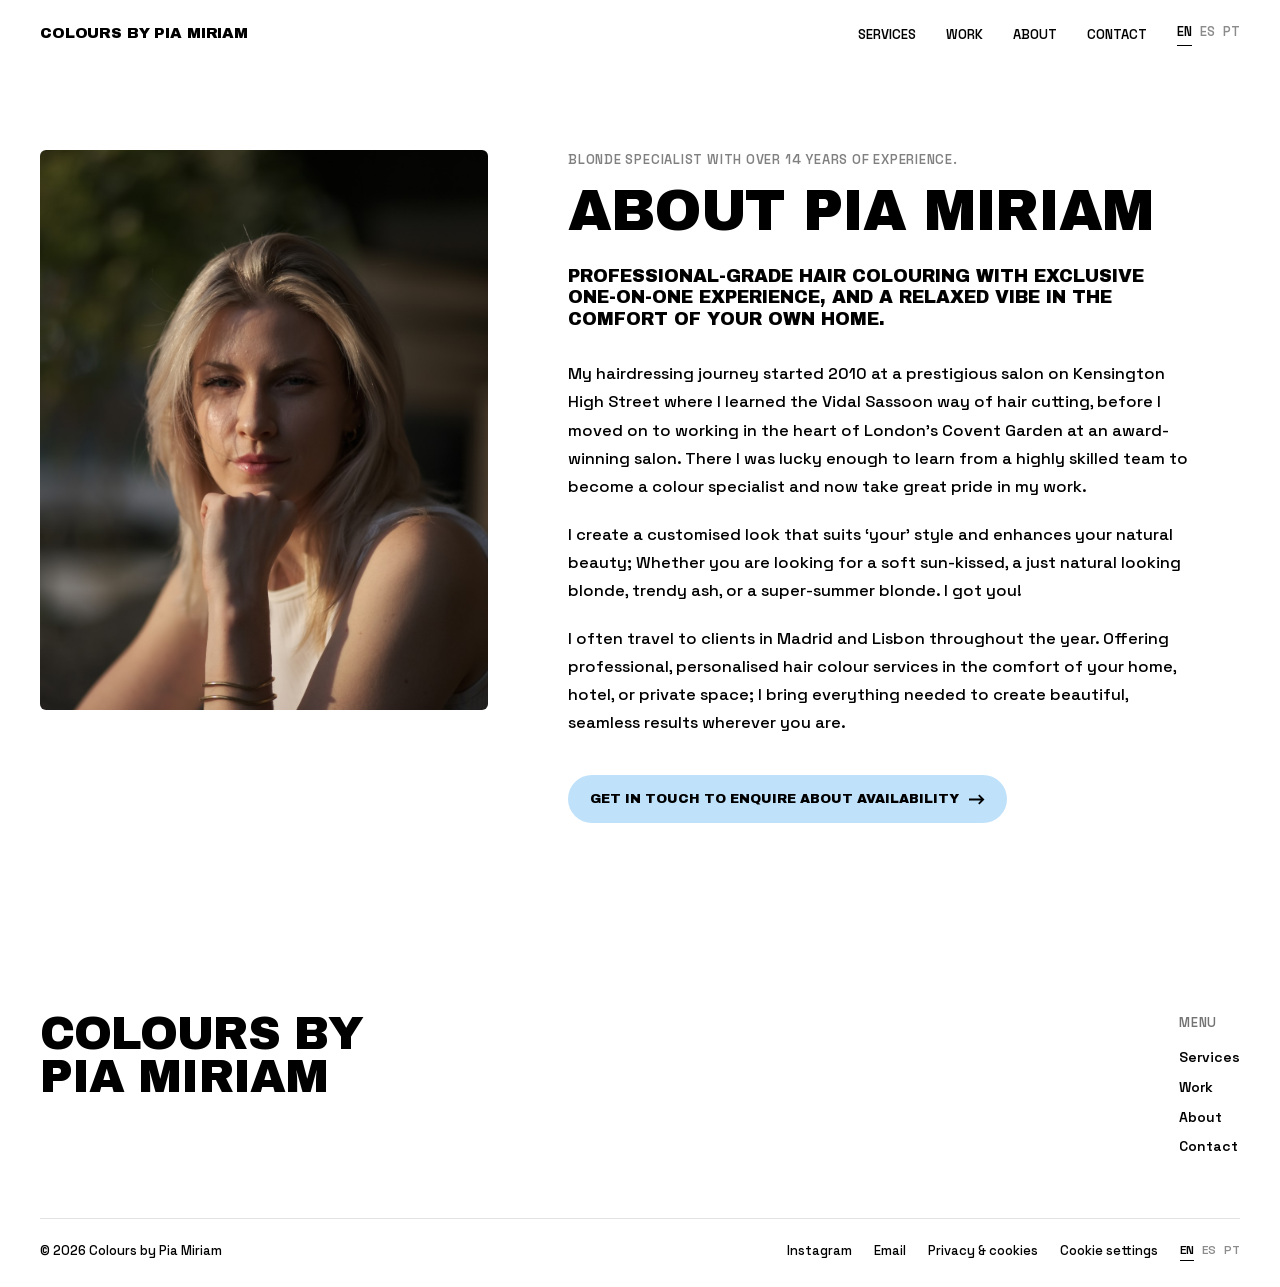
==== commit 5e210747: "Add cookie choice and Google Analytics (with consent) Co-Authored-By: Claude Opus 5.5 <noreply@anthr" ====
--- a/about.html
+++ b/about.html
@@ -324,6 +324,8 @@
 .gr-links a{display:inline-flex;align-items:center;gap:8px;text-decoration:none;font-family:var(--H);text-transform:uppercase;font-size:12px;letter-spacing:.02em;padding:13px 20px;border-radius:999px;border:1.5px solid #000;background:#000;color:#fff;transition:transform .25s}.gr-links a+a{background:transparent;color:#000}.gr-links a:hover{transform:translateY(-2px)}
 .cookie{position:fixed;left:20px;bottom:20px;z-index:60;max-width:360px;background:#fff;border:1px solid var(--line);border-radius:14px;box-shadow:0 18px 40px rgba(0,0,0,.08);padding:16px 18px;font-size:13px;line-height:1.5;display:none;gap:14px;align-items:center}
 .cookie.show{display:flex}.cookie a{color:#000;font-weight:600}
+.cookie .ck-b{display:flex;gap:8px;flex:none}.cookie.show{flex-direction:column;align-items:flex-start;gap:12px}.cookie button[data-c="no"]{background:#fff;box-shadow:inset 0 0 0 1.5px #000}
+.ck-link{background:none;border:0;padding:0;font:inherit;color:inherit;cursor:pointer}.ck-link:hover{text-decoration:underline}
 .cookie button{flex:none;border:0;border-radius:999px;background:var(--blue);font-family:var(--H);text-transform:uppercase;font-size:12px;padding:10px 16px;cursor:pointer}
 @media (max-width:900px){.gbadge{margin-left:0;order:3}.cookie{left:12px;right:12px;bottom:12px;max-width:none}}
 @media (max-width:900px){.rv-card{width:82vw;max-width:340px}.gr-row{padding:4px 20px 8px;scroll-padding-left:20px}.gr-head{flex-wrap:wrap}.gr-head .lbl{display:none}}
@@ -447,9 +449,10 @@
       <li><a href="/#services">Services</a></li><li><a href="/#gallery">Work</a></li>
       <li><a href="/about">About</a></li><li><a href="/#contact">Contact</a></li></ul></div>
   </div>
-  <div class="ft-bot"><span>© 2026 Colours by Pia Miriam</span><span class="legal"><a href="https://ig.me/m/coloursbypia_miriam" target="_blank" rel="noopener">Instagram</a><a href="mailto:piamiriam@gmail.com">Email</a><a href="/privacy">Privacy &amp; cookies</a><span class="langs"><a href="/about" hreflang="en" lang="en" class=cur>EN</a><a href="/es-about" hreflang="es" lang="es">ES</a><a href="/pt-about" hreflang="pt" lang="pt">PT</a></span></span></div>
+  <div class="ft-bot"><span>© 2026 Colours by Pia Miriam</span><span class="legal"><a href="https://ig.me/m/coloursbypia_miriam" target="_blank" rel="noopener">Instagram</a><a href="mailto:piamiriam@gmail.com">Email</a><a href="/privacy">Privacy &amp; cookies</a><button type="button" class="ck-link" data-cookie-settings>Cookie settings</button><span class="langs"><a href="/about" hreflang="en" lang="en" class=cur>EN</a><a href="/es-about" hreflang="es" lang="es">ES</a><a href="/pt-about" hreflang="pt" lang="pt">PT</a></span></span></div>
 </div></footer>
-<div class="cookie" id="cookie" role="region" aria-label="Cookie notice"><span>This site uses no tracking or advertising cookies. <a href="/privacy">Privacy &amp; cookies</a></span><button type="button" id="cookie-ok">OK</button></div>
+<div class="cookie" id="cookie" role="region" aria-label="Cookie notice"><span>With your OK, I use Google Analytics cookies to see how people find and use this site. <a href="/privacy">Privacy &amp; cookies</a></span><span class="ck-b"><button type="button" data-c="no">Decline</button><button type="button" data-c="yes">Accept</button></span></div>
+<script src="/analytics.js"></script>
 <a class="fab" id="fab" href="/#contact">Contact <svg width="16" height="11" viewBox="0 0 18 12"><path d="M0 6h16M11 1l5 5-5 5" stroke="#000" stroke-width="2" fill="none"/></svg></a>
 <script>/* floating Contact pill (mobile): hides while the contact section is on screen, sits above the cookie notice */
 (() => { const f = document.getElementById('fab'), c = document.getElementById('contact'), ck = document.getElementById('cookie');
@@ -461,13 +464,5 @@
 <div class="cursor" id="cursor">View</div>
 <div class="lightbox" id="lb" role="dialog" aria-modal="true"><button type="button" class="x">Close</button><button type="button" class="lb-nav lb-prev" aria-label="Previous"><svg width="16" height="11" viewBox="0 0 18 12"><path d="M0 6h16M11 1l5 5-5 5" stroke="#000" stroke-width="2" fill="none"/></svg></button><div class="lb-in"></div><button type="button" class="lb-nav lb-next" aria-label="Next"><svg width="16" height="11" viewBox="0 0 18 12"><path d="M0 6h16M11 1l5 5-5 5" stroke="#000" stroke-width="2" fill="none"/></svg></button><div class="lb-meta"></div></div>
 
-<script>
-{
-  const ck = document.getElementById('cookie');
-  let seen = false; try { seen = localStorage.getItem('cookie-ok') === '1'; } catch (e) {}
-  if (!seen) setTimeout(() => ck.classList.add('show'), 1800);
-  document.getElementById('cookie-ok').addEventListener('click', () => { ck.classList.remove('show'); try { localStorage.setItem('cookie-ok', '1'); } catch (e) {} });
-}
-</script>
 </body>
 </html>
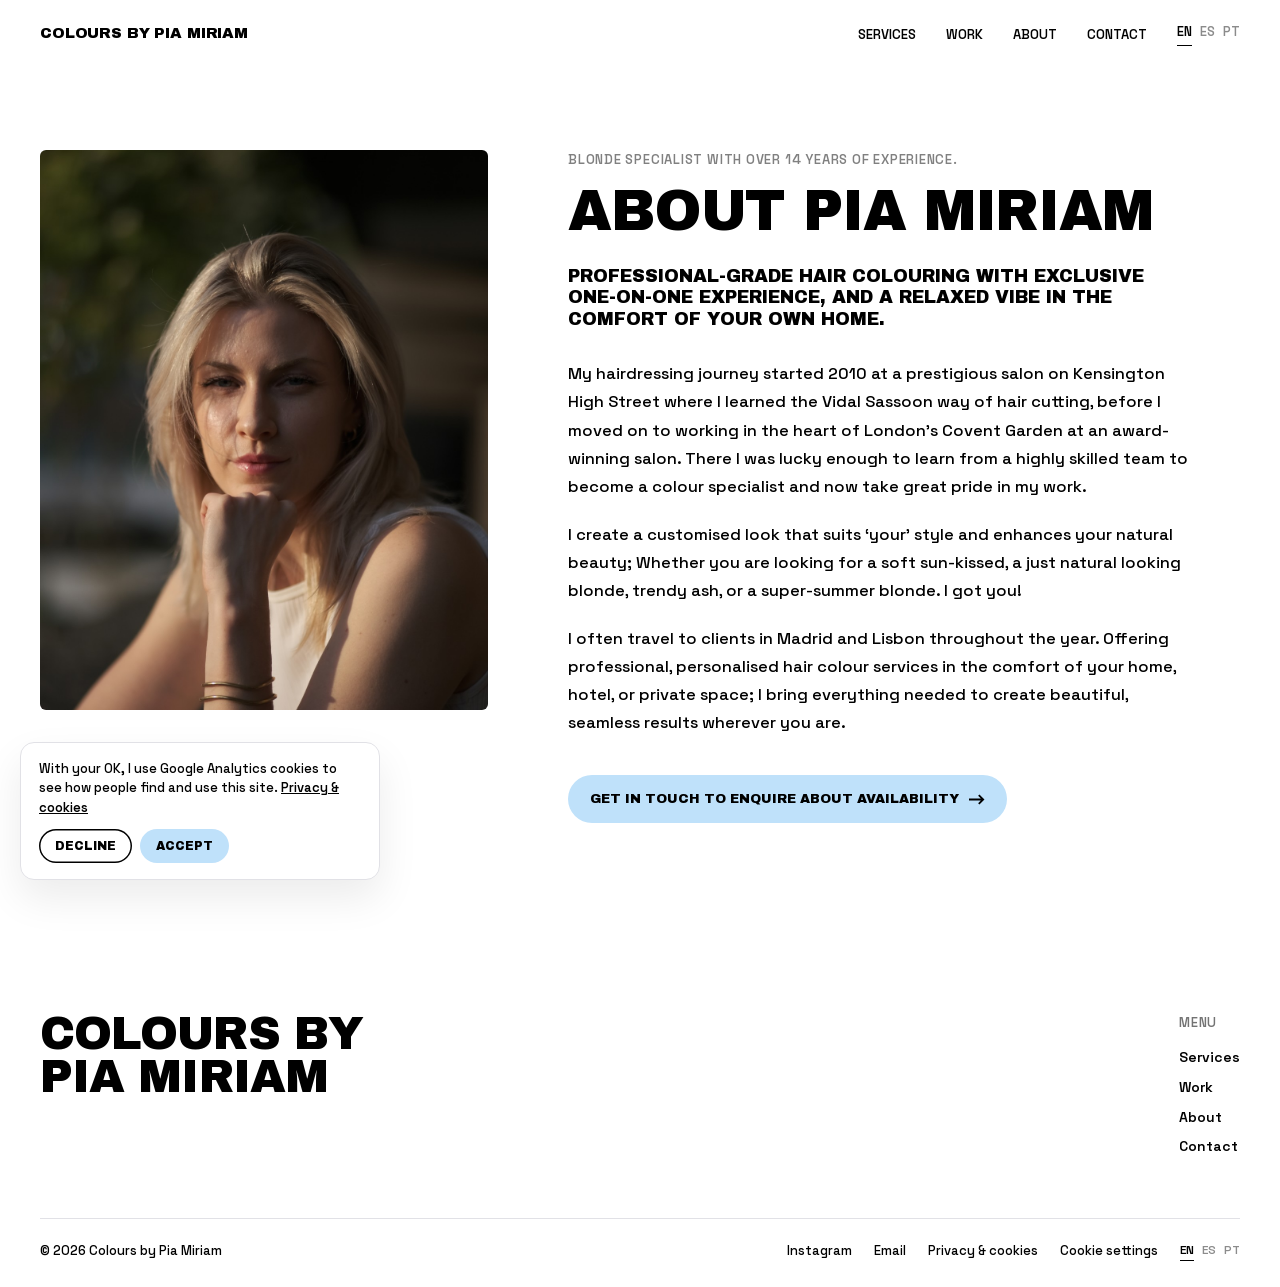
==== commit fe53ba0b: "SEO: titles that say what and where, structured data, sitemap, robots.txt and llms.txt Co-Authored-B" ====
--- a/about.html
+++ b/about.html
@@ -19,6 +19,8 @@
 <link rel="alternate" hreflang="es" href="https://www.piamiriamcolour.com/es-about">
 <link rel="alternate" hreflang="pt" href="https://www.piamiriamcolour.com/pt-about">
 <link rel="alternate" hreflang="x-default" href="https://www.piamiriamcolour.com/about">
+<link rel="canonical" href="https://www.piamiriamcolour.com/about">
+
 <link href="/fonts.css" rel="stylesheet">
 <style>
 :root{--blue:#BFE1FA;--bg:#F9F9FD;--line:#E1E1E6;--ink:#000;--grey:#808080;--H:'Archivo Black',Impact,sans-serif;--B:'Space Grotesk',system-ui,sans-serif}
@@ -396,6 +398,8 @@
 .hero-rate{display:inline-flex;align-items:center;gap:6px;font-size:13px;text-decoration:none;color:#000}
 .hero-rate .s{color:#F5B301;letter-spacing:1px}.hero-rate:hover{opacity:.65}
 .hero-m .hero-rate{display:flex;margin-top:14px}
+/* mobile hero button: text centred next to the arrow, one line when it fits */
+.hero-m .cta{display:flex;justify-content:center;gap:8px;text-align:center;white-space:normal;font-size:11px;letter-spacing:0;line-height:1.25;padding:16px 14px}
 @media (max-width:900px){.hero-act{align-items:flex-start}}
 @media (max-width:900px){
   .contact{padding:72px 0 64px}
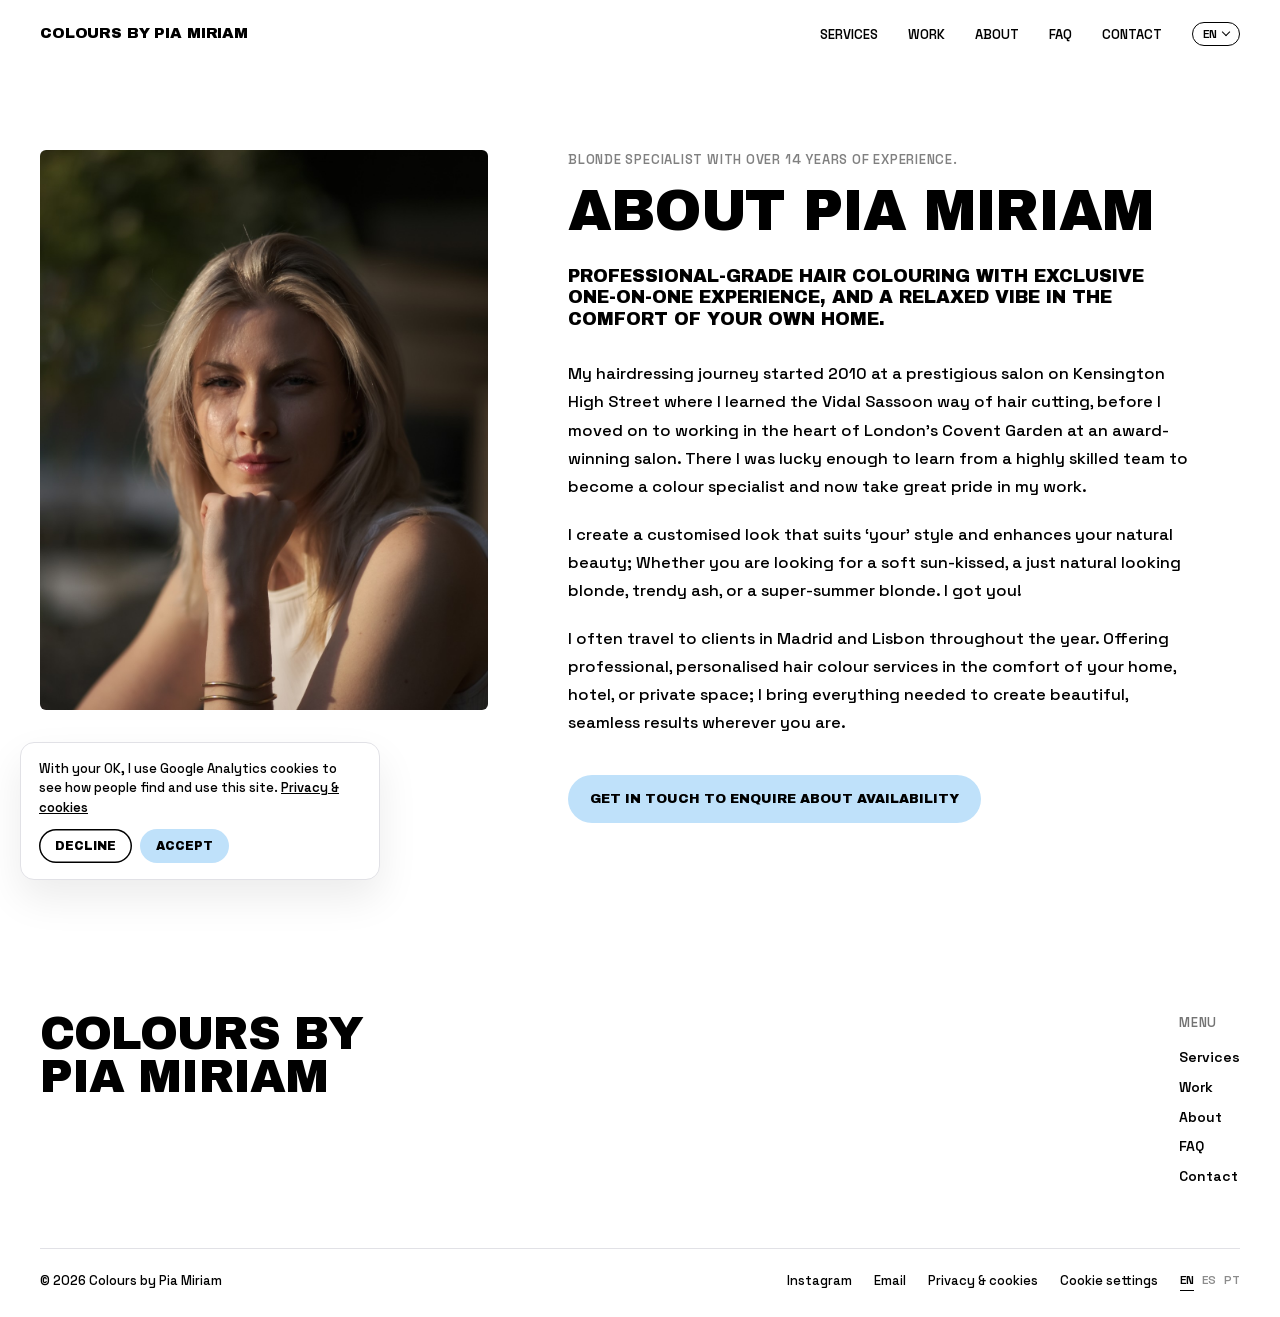
==== commit 8797e252: "FAQ section, blue mobile menu with hamburger, one language button, blue Contact button, no arrows or" ====
--- a/about.html
+++ b/about.html
@@ -2,7 +2,7 @@
 <html lang="en">
 <head>
 <meta charset="utf-8">
-<meta name="viewport" content="width=device-width, initial-scale=1">
+<meta name="viewport" content="width=device-width, initial-scale=1, viewport-fit=cover">
 <title>About Pia Miriam · Colours by Pia Miriam</title>
 <meta name="description" content="Professional-grade hair colouring with exclusive one-on-one experience, and a relaxed vibe in the comfort of your own home.">
 <meta property="og:title" content="About Pia Miriam · Colours by Pia Miriam">
@@ -42,7 +42,12 @@
 @media (prefers-reduced-motion:reduce){.brand span,.ft-brand span{animation:none}}
 .links{display:flex;gap:30px;list-style:none}
 .links a{text-decoration:none;font-weight:600;text-transform:uppercase;font-size:13px}
-.burger{display:none;background:none;border:0;color:#000;font:600 14px var(--B);text-transform:uppercase}
+.burger{display:none;background:none;border:0;width:40px;height:40px;margin-right:-8px;cursor:pointer;position:relative;-webkit-tap-highlight-color:transparent}
+.burger i{position:absolute;left:9px;right:9px;height:2px;border-radius:2px;background:#000;transition:transform .3s,opacity .2s}
+.burger i:nth-child(1){top:13px}.burger i:nth-child(2){top:19px}.burger i:nth-child(3){top:25px}
+header.menu-open .burger i:nth-child(1){transform:translateY(6px) rotate(45deg)}
+header.menu-open .burger i:nth-child(2){opacity:0}
+header.menu-open .burger i:nth-child(3){transform:translateY(-6px) rotate(-45deg)}
 
 /* hero */
 .hero{background:#fff}
@@ -159,7 +164,7 @@
 .services{padding:110px 0;background:#EAF5FD}
 .services h2{font-size:clamp(28px,3vw,44px);margin-bottom:40px}
 .cards{display:grid;grid-template-columns:repeat(3,1fr);gap:16px}
-.card{background:#fff;border:1px solid var(--line);border-radius:12px;padding:24px 26px;display:grid;grid-template-rows:auto 1fr auto auto;min-height:220px;transition:transform .3s cubic-bezier(.2,.8,.2,1), border-color .3s, background .3s}
+.card{background:#fff;border:1px solid transparent;box-shadow:0 1px 3px rgba(0,0,0,.05);border-radius:12px;padding:24px 26px;display:grid;grid-template-rows:auto 1fr auto auto;min-height:220px;transition:transform .3s cubic-bezier(.2,.8,.2,1), border-color .3s, background .3s}
 .card:hover{transform:translateY(-6px);border-color:#000;background:var(--blue)}
 .card .tag{justify-self:start;background:var(--blue);border-radius:999px;padding:5px 12px;font-size:11px;font-weight:600;text-transform:uppercase;letter-spacing:.04em}
 .card:hover .tag{background:#fff}
@@ -176,7 +181,7 @@
 form .picked.on{display:inline-flex}form .picked button{border:0;background:none;cursor:pointer;font-size:16px;line-height:1;padding:0}
 /* salon menu */
 .menu-grid{display:grid;grid-template-columns:1fr 1fr;gap:16px;margin-top:16px}
-.grp{background:#fff;border:1px solid var(--line);border-radius:12px;padding:26px 28px 8px}
+.grp{background:#fff;border:1px solid transparent;box-shadow:0 1px 3px rgba(0,0,0,.05);border-radius:12px;padding:26px 28px 8px}
 .grp h3{font-family:var(--H);text-transform:uppercase;font-weight:400;font-size:clamp(20px,1.9vw,28px);line-height:1;margin-bottom:16px}
 .opt{display:grid;grid-template-columns:1fr auto auto;align-items:center;gap:18px;padding:18px 0;border-top:1px solid var(--line);cursor:pointer}
 .opt .nm{font-weight:600;font-size:16px}
@@ -184,15 +189,36 @@
 .opt .pr small{font-family:var(--B);font-size:11px;font-weight:600;text-transform:uppercase;letter-spacing:.06em;color:#555;margin-right:6px;vertical-align:middle}
 .opt .bk{display:inline-flex;align-items:center;gap:8px;border:1px solid #000;border-radius:999px;padding:9px 14px;font-family:var(--H);text-transform:uppercase;font-size:11px;text-decoration:none;color:#000;transition:background .3s,border-color .3s}
 .opt:hover .bk,.opt:focus-visible .bk{background:var(--blue);border-color:var(--blue)}
-.addons{margin-top:16px;background:#fff;border:1px solid var(--line);border-radius:12px;padding:20px 28px;display:flex;flex-wrap:wrap;align-items:baseline;gap:8px 30px}
+.addons{margin-top:16px;background:#fff;border:1px solid transparent;box-shadow:0 1px 3px rgba(0,0,0,.05);border-radius:12px;padding:20px 28px;display:flex;flex-wrap:wrap;align-items:baseline;gap:8px 30px}
 .addons .t{font-family:var(--H);text-transform:uppercase;font-size:14px}
 .addons .it{font-size:15px;font-weight:600}.addons .it b{font-family:var(--H);font-weight:400;margin-left:8px}
 .addons small{flex-basis:100%;color:#555;font-size:12.5px}
-.langs{display:flex;gap:8px;font-size:12px;font-weight:600}.langs-m{display:none}.langs a{opacity:.45;text-decoration:none}.langs a.cur{opacity:1;border-bottom:1px solid currentColor}
+.langs{display:flex;gap:8px;font-size:12px;font-weight:600}
+/* single language button */
+.lang-pick{position:relative;display:block}
+.lang-pick summary{list-style:none;cursor:pointer;display:inline-flex;align-items:center;gap:6px;border:1.5px solid #000;border-radius:999px;padding:5px 10px;font-weight:600;font-size:12px;line-height:1}
+.lang-pick summary::-webkit-details-marker{display:none}
+.lang-pick summary i{width:6px;height:6px;border-right:1.5px solid #000;border-bottom:1.5px solid #000;transform:translateY(-2px) rotate(45deg);transition:transform .25s}
+.lang-pick[open] summary i{transform:translateY(1px) rotate(-135deg)}
+.lang-pick div{position:absolute;right:0;top:calc(100% + 6px);background:#fff;border-radius:12px;box-shadow:0 8px 24px rgba(0,0,0,.12);padding:6px;display:flex;flex-direction:column;min-width:64px;z-index:50}
+.lang-pick div a{opacity:1;padding:8px 12px;border-radius:8px;text-decoration:none;font-weight:600;font-size:13px;text-align:center}
+.lang-pick div a:hover{background:var(--blue)}.langs-m{display:none}.langs a{opacity:.45;text-decoration:none}.langs a.cur{opacity:1;border-bottom:1px solid currentColor}
 .notes{margin-top:30px;max-width:820px;font-size:13.5px;color:#333}
 .notes p{margin-bottom:8px}
 
 /* contact */
+/* FAQ: calm list, one answer opens at a time is not forced */
+.faq{background:#fff;padding:100px 0}
+.faq-grid{display:grid;grid-template-columns:.7fr 1.3fr;gap:80px;align-items:start}
+.faq h2{font-size:clamp(28px,3vw,44px)}
+.qas{border-top:1px solid var(--line)}
+.qa{border-bottom:1px solid var(--line)}
+.qa summary{list-style:none;cursor:pointer;display:flex;justify-content:space-between;align-items:center;gap:20px;padding:22px 0;font-family:var(--H);text-transform:uppercase;font-size:clamp(14px,1.2vw,17px);letter-spacing:-.01em}
+.qa summary::-webkit-details-marker{display:none}
+.qa summary span{flex:none;width:32px;height:32px;border-radius:50%;background:var(--blue);display:grid;place-items:center;font-family:var(--B);font-size:18px;transition:transform .3s}
+.qa[open] summary span{transform:rotate(45deg)}
+.qa p{padding:0 52px 24px 0;font-size:15.5px;line-height:1.6;max-width:640px}
+@media (max-width:900px){.faq{padding:64px 0}.faq-grid{grid-template-columns:1fr;gap:20px}.faq h2{font-size:30px}.qa summary{padding:18px 0;font-size:13px}.qa p{padding-right:0;font-size:15px}}
 .contact{background:var(--blue);color:#000;padding:110px 0 100px}
 .contact h2{font-size:clamp(28px,3vw,44px);color:#000}
 .contact-grid{display:grid;grid-template-columns:1.1fr .9fr;gap:80px;margin-top:36px;align-items:center}
@@ -276,9 +302,12 @@
 
 @media (max-width:900px){
   .wrap{padding:0 20px}
-  .links{display:none;position:absolute;top:76px;left:0;right:0;background:#fff;color:#000;flex-direction:column;gap:0;padding:6px 0;mix-blend-mode:normal}
-  header.menu-open{mix-blend-mode:normal;color:#000;background:#fff}
-  .links.open{display:flex}.links a{display:block;padding:15px 20px}
+  .links{display:none;position:absolute;top:100%;left:0;right:0;height:calc(100vh - 68px);height:calc(100dvh - 68px);overflow:auto;background:var(--blue);color:#000;flex-direction:column;gap:0;padding:8px 20px calc(24px + env(safe-area-inset-bottom));mix-blend-mode:normal}
+  header.menu-open{mix-blend-mode:normal;color:#000;background:var(--blue);backdrop-filter:none}
+  .links.open{display:flex}
+  .links li{border-bottom:1px solid rgba(0,0,0,.14)}
+  .links a{display:flex;justify-content:space-between;align-items:center;padding:20px 0;font-family:var(--H);font-weight:400;font-size:28px;line-height:1;letter-spacing:-.01em}
+  .links li.langs{border:0}
   .burger{display:block}
   .hero{padding:140px 0 70px}
   .hero-meta{flex-direction:column;align-items:start}
@@ -289,7 +318,7 @@
   .grid{grid-template-columns:1fr 1fr;gap:10px}.sc figcaption{left:10px;bottom:10px}
   .cards{grid-template-columns:1fr 1fr;gap:10px}
   .card{min-height:190px;padding:18px}
-  .links .langs{display:none}.langs-m{display:flex;margin-left:auto;margin-right:18px;gap:10px}
+  .links .lang-li{display:none}.langs-m{display:flex;margin-left:auto;margin-right:18px}
   .opt{grid-template-columns:1fr auto;grid-template-areas:"nm bk" "pr bk";row-gap:4px}.opt .nm{grid-area:nm}.opt .pr{grid-area:pr}.opt .bk{grid-area:bk}
   .menu-grid{grid-template-columns:1fr}.grp{padding:22px 20px 6px}.addons{padding:18px 20px}.opt{gap:12px}.opt .bk{padding:8px 11px}
   .card.wide{grid-template-columns:1fr}.card.wide .price,.card.wide .book{grid-column:1;grid-row:auto;justify-self:start}
@@ -306,7 +335,7 @@
 .gr-head .lbl{margin-right:auto;margin-left:20px;align-self:center}
 .gr-head h2{font-size:clamp(22px,2.2vw,32px)}
 .gr-row{display:flex;gap:16px;align-items:stretch;padding:4px max(40px,calc((100vw - 1320px) / 2 + 40px)) 8px;scroll-padding-left:max(40px,calc((100vw - 1320px) / 2 + 40px))}
-.rv-card{width:340px;flex:none;background:#fff;border:1px solid var(--line);border-radius:12px;padding:22px 22px 18px;display:flex;flex-direction:column;transition:transform .3s, border-color .3s}
+.rv-card{width:340px;flex:none;background:#fff;border:1px solid transparent;box-shadow:0 1px 3px rgba(0,0,0,.05);border-radius:12px;padding:22px 22px 18px;display:flex;flex-direction:column;transition:transform .3s, border-color .3s}
 .rv-card:hover{transform:translateY(-4px);border-color:#000}
 .rv-card .st{color:#000;letter-spacing:.15em;font-size:13px}
 .rv-card blockquote{font-size:14.5px;line-height:1.5;margin:12px 0 16px;flex:1}
@@ -317,7 +346,7 @@
 .gbadge b{font-family:var(--H);font-weight:400;font-size:15px}.gbadge .s{letter-spacing:.12em;color:#FBBC04}
 .trust{display:flex;flex-wrap:wrap;align-items:center;gap:10px;margin-top:22px}
 .trust .lbl{color:var(--grey);margin-right:6px}
-.chip{display:inline-flex;align-items:center;gap:8px;background:#fff;border:1px solid var(--line);border-radius:999px;padding:7px 8px 7px 14px;font-size:13px;font-weight:600}
+.chip{display:inline-flex;align-items:center;gap:8px;background:#fff;border:1px solid transparent;box-shadow:0 1px 3px rgba(0,0,0,.05);border-radius:999px;padding:7px 8px 7px 14px;font-size:13px;font-weight:600}
 .chip b{background:var(--blue);border-radius:999px;min-width:24px;height:24px;display:grid;place-items:center;font-size:12px}
 .wo{display:inline-flex;align-items:center;gap:8px;margin-left:auto;background:#fff;border:1px solid var(--line);border-radius:999px;padding:7px 14px 7px 10px;font-size:13px;font-weight:600;text-decoration:none}
 .wo svg{width:16px;height:16px}.wo:hover{border-color:#000}
@@ -352,6 +381,7 @@
   .trust{gap:8px}.chip{font-size:12px;padding:6px 7px 6px 12px}
   .gr-links{gap:10px;font-size:13px}.gr-links a{flex:1;justify-content:center;padding:13px 14px;font-size:11px}
   .services,.gallery,.about,.contact{padding:64px 0}
+  .about{padding-bottom:28px}.about + .gallery{padding-top:8px}
   .services h2,.gal-head h2,.contact h2{font-size:30px}
   .services .cards{margin-top:22px}
   .addons{flex-direction:column;align-items:flex-start;gap:6px}
@@ -361,7 +391,7 @@
   .about-grid{gap:28px}
   .about h2{font-size:30px;margin-bottom:14px}
   .about .big{font-size:14px}
-  .about .cta,.ab .cta{font-size:11.5px;padding:13px 18px;white-space:normal;text-align:left}
+  .about .cta,.ab .cta{font-size:11.5px;padding:14px 18px;white-space:normal;text-align:center;display:flex;justify-content:center}
   .more{display:inline-block;margin:18px 0 0}
   .contact-grid{gap:34px}.ct-photo{display:none}
   .dm{width:100%;justify-content:center;margin-bottom:26px}.ctas{margin-bottom:26px}
@@ -369,9 +399,14 @@
   .cookie{padding:12px 14px;font-size:12px;gap:10px;border-radius:12px}
   .cookie button{padding:8px 12px;font-size:11px}
   .fab{display:inline-flex;position:fixed;right:16px;bottom:16px;z-index:55;align-items:center;gap:8px;background:#000;color:#fff;text-decoration:none;font-family:var(--H);text-transform:uppercase;font-size:12px;padding:13px 18px;border-radius:999px;box-shadow:0 10px 30px rgba(0,0,0,.18);transition:transform .35s cubic-bezier(.16,1,.3,1),opacity .35s,bottom .35s}
-  .fab svg{width:16px;height:16px}.fab svg path{stroke:#fff}
+  .fab{background:var(--blue);color:#000;box-shadow:0 3px 10px rgba(0,0,0,.14);bottom:calc(16px + env(safe-area-inset-bottom));-webkit-tap-highlight-color:transparent}
+  .fab svg{width:16px;height:16px}.fab svg path{stroke:#000}
+  .fab{animation:fabglow 4s ease-in-out infinite}
+  @keyframes fabglow{0%,100%{background-color:var(--blue)}50%{background-color:#fff}}
+  header.menu-open ~ .fab{display:none}
   .fab.away{opacity:0;transform:translateY(20px);pointer-events:none}
-  body.ck .fab{bottom:92px}
+  body.ck .fab{bottom:calc(92px + env(safe-area-inset-bottom))}
+  @media (prefers-reduced-motion:reduce){.fab{animation:none}}
 }
 
 /* mobile hero: tighter gap to Pia's block; moving city pill without layout jumps */
@@ -418,14 +453,15 @@
     <script>/* logo: letters light up in blue one by one */
     (() => { const b = document.querySelector('.brand'); b.setAttribute('aria-label', b.textContent);
       b.innerHTML = [...b.textContent].map((c, i) => `<span aria-hidden="true" style="--k:${i}">${c === ' ' ? '&nbsp;' : c}</span>`).join(''); })();</script>
-    <div class="langs langs-m"><a href="/about" hreflang="en" lang="en" class=cur>EN</a><a href="/es-about" hreflang="es" lang="es">ES</a><a href="/pt-about" hreflang="pt" lang="pt">PT</a></div>
-    <button class="burger" onclick="document.querySelector('.links').classList.toggle('open');document.querySelector('header').classList.toggle('menu-open')">Menu</button>
+    <div class="langs-m"><details class="langs lang-pick"><summary aria-label="Language: EN">EN<i aria-hidden="true"></i></summary><div><a href="/es-about" hreflang="es" lang="es">ES</a><a href="/pt-about" hreflang="pt" lang="pt">PT</a></div></details></div>
+    <button class="burger" type="button" aria-label="Menu" aria-expanded="false" onclick="const o=document.querySelector('.links').classList.toggle('open');document.querySelector('header').classList.toggle('menu-open',o);this.setAttribute('aria-expanded',o)"><i></i><i></i><i></i></button>
     <ul class="links">
       <li><a href="/#services">Services</a></li>
       <li><a href="/#gallery">Work</a></li>
       <li><a href="/about">About</a></li>
+      <li><a href="/#faq">FAQ</a></li>
       <li><a href="/#contact">Contact</a></li>
-      <li class="langs"><a href="/about" hreflang="en" lang="en" class=cur>EN</a><a href="/es-about" hreflang="es" lang="es">ES</a><a href="/pt-about" hreflang="pt" lang="pt">PT</a></li>
+      <li class="lang-li"><details class="langs lang-pick"><summary aria-label="Language: EN">EN<i aria-hidden="true"></i></summary><div><a href="/es-about" hreflang="es" lang="es">ES</a><a href="/pt-about" hreflang="pt" lang="pt">PT</a></div></details></li>
     </ul>
   </div>
 </header>
@@ -438,7 +474,7 @@
       <h1 class="H">About Pia Miriam</h1>
       <p class="lead">Professional-grade hair colouring with exclusive one-on-one experience, and a relaxed vibe in the comfort of your own home.</p>
       <p>My hairdressing journey started 2010 at a prestigious salon on Kensington High Street where I learned the Vidal Sassoon way of hair cutting, before I moved on to working in the heart of London’s Covent Garden at an award-winning salon. There I was lucky enough to learn from a highly skilled team to become a colour specialist and now take great pride in my work.</p><p>I create a customised look that suits ‘your’ style and enhances your natural beauty; Whether you are looking for a soft sun-kissed,  a just natural looking blonde, trendy ash, or a super-summer blonde. I got you!</p><p>I often travel to clients in Madrid and Lisbon throughout the year. Offering professional, personalised hair colour services in the comfort of your home, hotel, or private space; I bring everything needed to create beautiful, seamless results wherever you are.</p>
-      <a class="cta" href="/#contact">Get in touch to enquire about availability <svg width="16" height="11" viewBox="0 0 18 12"><path d="M0 6h16M11 1l5 5-5 5" stroke="#000" stroke-width="2" fill="none"/></svg></a>
+      <a class="cta" href="/#contact">Get in touch to enquire about availability</a>
     </div>
   </div></section>
 </main>
@@ -451,13 +487,14 @@
         n.replaceWith(f); }); })();</script>
     <div class="ft-col"><div class="lbl">Menu</div><ul>
       <li><a href="/#services">Services</a></li><li><a href="/#gallery">Work</a></li>
-      <li><a href="/about">About</a></li><li><a href="/#contact">Contact</a></li></ul></div>
+      <li><a href="/about">About</a></li><li><a href="/#faq">FAQ</a></li><li><a href="/#contact">Contact</a></li></ul></div>
   </div>
   <div class="ft-bot"><span>© 2026 Colours by Pia Miriam</span><span class="legal"><a href="https://ig.me/m/coloursbypia_miriam" target="_blank" rel="noopener">Instagram</a><a href="mailto:piamiriam@gmail.com">Email</a><a href="/privacy">Privacy &amp; cookies</a><button type="button" class="ck-link" data-cookie-settings>Cookie settings</button><span class="langs"><a href="/about" hreflang="en" lang="en" class=cur>EN</a><a href="/es-about" hreflang="es" lang="es">ES</a><a href="/pt-about" hreflang="pt" lang="pt">PT</a></span></span></div>
 </div></footer>
 <div class="cookie" id="cookie" role="region" aria-label="Cookie notice"><span>With your OK, I use Google Analytics cookies to see how people find and use this site. <a href="/privacy">Privacy &amp; cookies</a></span><span class="ck-b"><button type="button" data-c="no">Decline</button><button type="button" data-c="yes">Accept</button></span></div>
 <script src="/analytics.js"></script>
-<a class="fab" id="fab" href="/#contact">Contact <svg width="16" height="11" viewBox="0 0 18 12"><path d="M0 6h16M11 1l5 5-5 5" stroke="#000" stroke-width="2" fill="none"/></svg></a>
+<a class="fab" id="fab" href="/#contact"><span class="fab-t">Contact</span></a>
+
 <script>/* floating Contact pill (mobile): hides while the contact section is on screen, sits above the cookie notice */
 (() => { const f = document.getElementById('fab'), c = document.getElementById('contact'), ck = document.getElementById('cookie');
   if (c && 'IntersectionObserver' in window) new IntersectionObserver(es => es.forEach(x => f.classList.toggle('away', x.isIntersecting)), {threshold: .15}).observe(c);
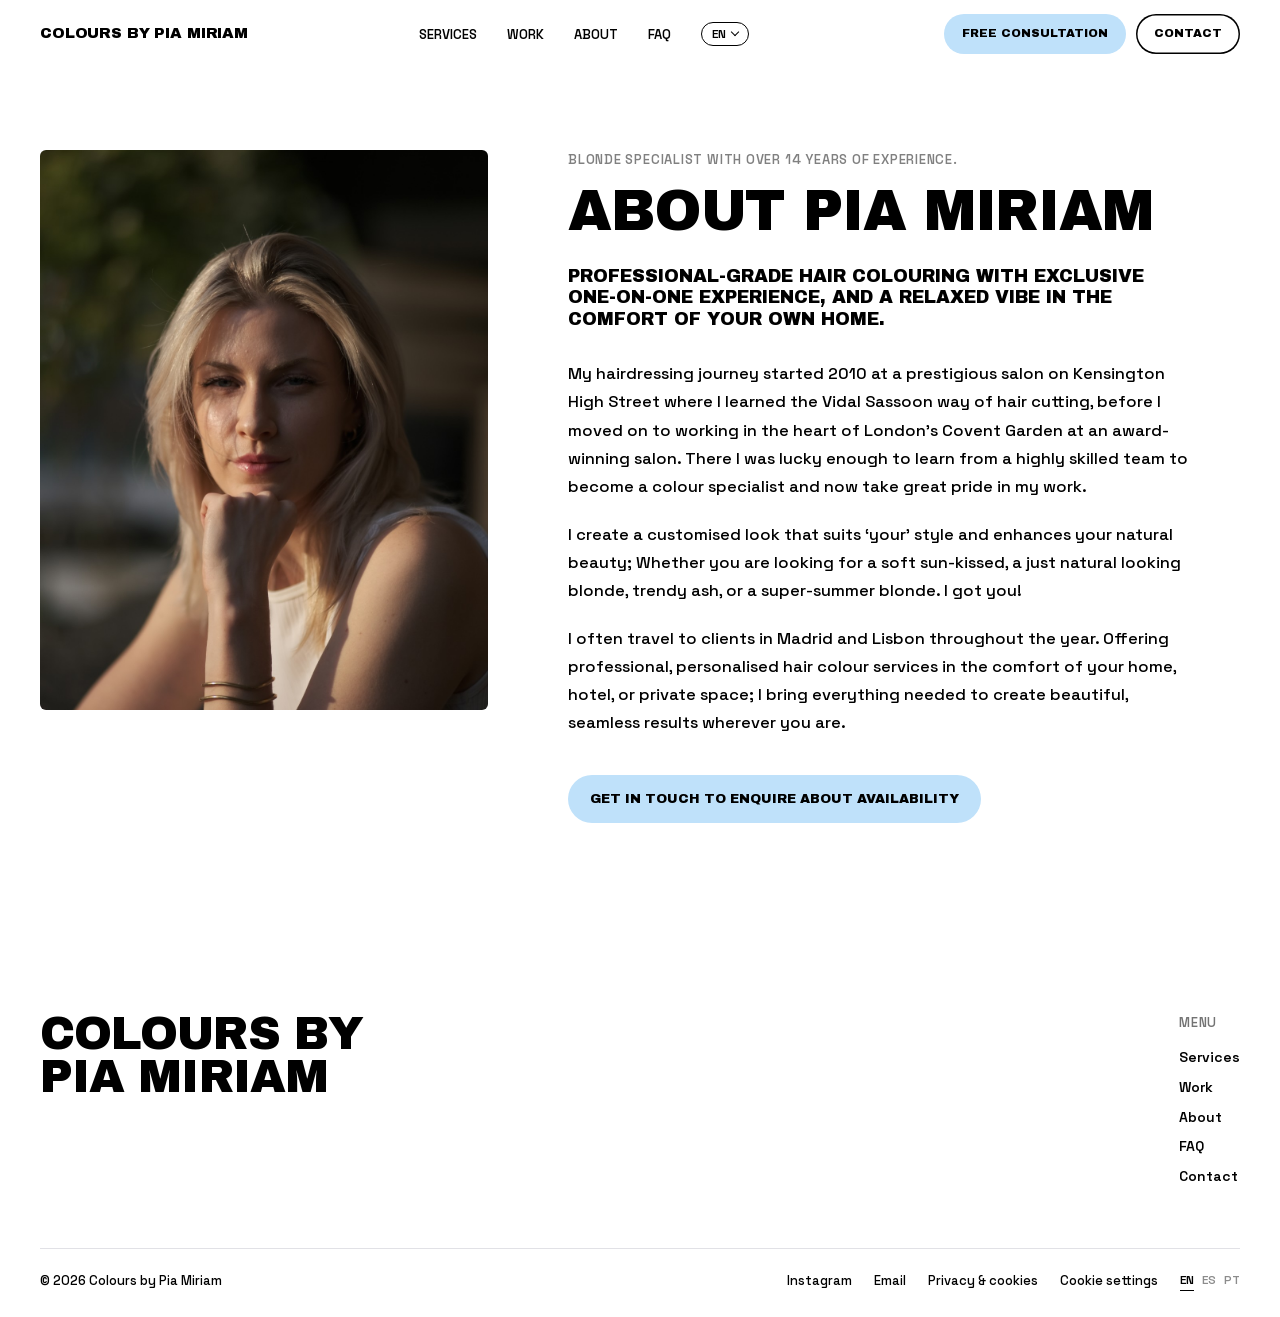
==== commit 66c9653e: "Cleaner hero, two always-visible buttons, even spacing, safer photo reveal, simpler rating Co-Author" ====
--- a/about.html
+++ b/about.html
@@ -343,12 +343,12 @@
 .rv-card figcaption span{font-family:var(--B);font-weight:600;font-size:11px;color:#555;text-transform:none;background:var(--blue);border-radius:999px;padding:3px 9px}
 .gbadge{display:inline-flex;align-items:center;gap:10px;margin-right:auto;margin-left:22px;padding:8px 16px 8px 10px;background:#fff;border:1px solid var(--line);border-radius:999px;text-decoration:none;font-size:13px;font-weight:500;transition:border-color .3s}
 .gbadge:hover{border-color:#000}.gbadge svg{width:20px;height:20px;flex:none}
-.gbadge b{font-family:var(--H);font-weight:400;font-size:15px}.gbadge .s{letter-spacing:.12em;color:#FBBC04}
+.gbadge b{font-family:var(--H);font-weight:400;font-size:15px}.gbadge .s{color:#000;font-size:12px;margin-left:-4px}
 .trust{display:flex;flex-wrap:wrap;align-items:center;gap:10px;margin-top:22px}
 .trust .lbl{color:var(--grey);margin-right:6px}
 .chip{display:inline-flex;align-items:center;gap:8px;background:#fff;border:1px solid transparent;box-shadow:0 1px 3px rgba(0,0,0,.05);border-radius:999px;padding:7px 8px 7px 14px;font-size:13px;font-weight:600}
 .chip b{background:var(--blue);border-radius:999px;min-width:24px;height:24px;display:grid;place-items:center;font-size:12px}
-.wo{display:inline-flex;align-items:center;gap:8px;margin-left:auto;background:#fff;border:1px solid var(--line);border-radius:999px;padding:7px 14px 7px 10px;font-size:13px;font-weight:600;text-decoration:none}
+.wo{display:inline-flex;align-items:center;gap:8px;margin-left:auto;background:#fff;border:1px solid transparent;box-shadow:0 1px 3px rgba(0,0,0,.05);border-radius:999px;padding:7px 14px 7px 10px;font-size:13px;font-weight:600;text-decoration:none}
 .wo svg{width:16px;height:16px}.wo:hover{border-color:#000}
 @media (max-width:900px){.wo{margin-left:0}.trust .lbl{flex-basis:100%}}
 .gr-links{display:flex;gap:12px;flex-wrap:wrap;margin-top:22px;font-size:14px;font-weight:600}
@@ -379,7 +379,8 @@
   .gr-head .arrows{display:none}
   .gbadge{order:0}
   .trust{gap:8px}.chip{font-size:12px;padding:6px 7px 6px 12px}
-  .gr-links{gap:10px;font-size:13px}.gr-links a{flex:1;justify-content:center;padding:13px 14px;font-size:11px}
+  .gr-links{flex-direction:column;gap:10px;font-size:13px}.gr-links a{width:100%;justify-content:center;text-align:center;padding:15px 16px;font-size:12px}
+  .gr-links a:first-child{background:var(--blue);border-color:var(--blue);color:#000}
   .services,.gallery,.about,.contact{padding:64px 0}
   .about{padding-bottom:28px}.about + .gallery{padding-top:8px}
   .services h2,.gal-head h2,.contact h2{font-size:30px}
@@ -399,14 +400,13 @@
   .cookie{padding:12px 14px;font-size:12px;gap:10px;border-radius:12px}
   .cookie button{padding:8px 12px;font-size:11px}
   .fab{display:inline-flex;position:fixed;right:16px;bottom:16px;z-index:55;align-items:center;gap:8px;background:#000;color:#fff;text-decoration:none;font-family:var(--H);text-transform:uppercase;font-size:12px;padding:13px 18px;border-radius:999px;box-shadow:0 10px 30px rgba(0,0,0,.18);transition:transform .35s cubic-bezier(.16,1,.3,1),opacity .35s,bottom .35s}
-  .fab{background:var(--blue);color:#000;box-shadow:0 3px 10px rgba(0,0,0,.14);bottom:calc(16px + env(safe-area-inset-bottom));-webkit-tap-highlight-color:transparent}
+  .fab{background:var(--blue);color:#000;font-size:15px;padding:18px 30px;box-shadow:0 6px 18px rgba(0,0,0,.18);bottom:calc(18px + env(safe-area-inset-bottom));right:auto;left:50%;transform:translateX(-50%);-webkit-tap-highlight-color:transparent}
   .fab svg{width:16px;height:16px}.fab svg path{stroke:#000}
-  .fab{animation:fabglow 4s ease-in-out infinite}
-  @keyframes fabglow{0%,100%{background-color:var(--blue)}50%{background-color:#fff}}
   header.menu-open ~ .fab{display:none}
-  .fab.away{opacity:0;transform:translateY(20px);pointer-events:none}
+  .fab.away{opacity:0;transform:translate(-50%,20px);pointer-events:none}
+  .sc.pop{opacity:0;transform:translateY(36px) scale(.95);transition:opacity .8s ease,transform .9s cubic-bezier(.16,1,.3,1)}
+  .sc.pop.in{opacity:1;transform:none}
   body.ck .fab{bottom:calc(92px + env(safe-area-inset-bottom))}
-  @media (prefers-reduced-motion:reduce){.fab{animation:none}}
 }
 
 /* mobile hero: tighter gap to Pia's block; moving city pill without layout jumps */
@@ -431,10 +431,11 @@
 /* hero: Google rating right under the main button */
 .hero-act{display:flex;flex-direction:column;align-items:flex-end;gap:12px}
 .hero-rate{display:inline-flex;align-items:center;gap:6px;font-size:13px;text-decoration:none;color:#000}
-.hero-rate .s{color:#F5B301;letter-spacing:1px}.hero-rate:hover{opacity:.65}
+.hero-rate svg{width:16px;height:16px;flex:none}.hero-rate b{font-family:var(--H);font-weight:400}.hero-rate .s{color:#000;font-size:12px}.hero-rate .n{opacity:.8}.hero-rate:hover{opacity:.65}
 .hero-m .hero-rate{display:flex;margin-top:14px}
 /* mobile hero button: text centred next to the arrow, one line when it fits */
-.hero-m .cta{display:flex;justify-content:center;gap:8px;text-align:center;white-space:normal;font-size:11px;letter-spacing:0;line-height:1.25;padding:16px 14px}
+.hero-m .cta{display:flex;width:fit-content;margin:0 auto;justify-content:center;text-align:center;white-space:nowrap;font-size:13px;padding:16px 30px}
+.hero-m .hero-rate{justify-content:center}
 @media (max-width:900px){.hero-act{align-items:flex-start}}
 @media (max-width:900px){
   .contact{padding:72px 0 64px}
@@ -443,6 +444,53 @@
   .alt-ways{margin-top:30px;padding-top:24px}
   .ft-bot{flex-direction:column;align-items:flex-start;gap:16px}
   .ft-bot .legal{flex-wrap:wrap;gap:14px 22px}
+}
+
+/* ---- one spacing rhythm: sections 100px (desktop) / 64px (phones); title to content 36px / 24px ---- */
+.quote,.gallery,.services,.faq,.contact{padding-top:100px;padding-bottom:100px}
+.greviews{padding-bottom:100px}
+.gal-head{margin-bottom:36px}.services h2{margin-bottom:36px}.contact h2{margin-bottom:36px}.faq-grid{gap:60px}
+@media (max-width:900px){
+  .quote{padding-top:64px;padding-bottom:40px}
+  .greviews{padding-bottom:64px}
+  .gallery,.services,.faq,.contact{padding-top:64px;padding-bottom:64px}
+  .about + .gallery{padding-top:8px}
+  .gal-head{margin-bottom:24px}.services h2,.contact h2{margin-bottom:24px}.services .cards{margin-top:0}.contact h2{margin-bottom:0}.contact .contact-grid{margin-top:24px}
+  .faq-grid{gap:24px}
+}
+
+/* hero: less space above the name; rating on the left, level with the button (desktop) */
+.hero-d{padding-top:130px;padding-bottom:36px}
+.hero-d .hero-meta{display:flex;justify-content:space-between;align-items:center;margin-top:30px}
+@media (max-width:900px){.hero-m{padding-top:100px}.hero.hero-m{padding-bottom:20px}}
+
+/* desktop: the same two buttons always in the top bar; no Google line in the hero; Pia's photo right under the journey */
+.hbtns{display:none}
+@media (min-width:901px){
+  .hbtns{display:flex;gap:10px;margin-left:24px}
+  .hbtns a{display:inline-flex;align-items:center;height:40px;padding:0 18px;border-radius:999px;font-family:var(--H);text-transform:uppercase;font-size:11.5px;text-decoration:none;color:#000;white-space:nowrap}
+  .hbtns .hb-book{background:var(--blue)}.hbtns .hb-contact{box-shadow:inset 0 0 0 1.5px #000}
+  .links .nav-contact{display:none}
+  .links{align-items:center}
+  .hero-d .hero-meta{display:none}
+  .hero-d{padding-bottom:28px}
+  .hero-m + .about{padding-top:0}
+}
+/* phones: two buttons always at the bottom (Free consultation + Contact); Pia's photo right under the cities */
+.mbar{display:none}
+@media (max-width:900px){
+  .fab{display:none!important}
+  .mbar{display:flex;gap:10px;position:fixed;left:0;right:0;bottom:0;z-index:55;padding:10px 12px calc(10px + env(safe-area-inset-bottom));background:rgba(255,255,255,.94);backdrop-filter:blur(10px);-webkit-backdrop-filter:blur(10px);box-shadow:0 -1px 0 var(--line)}
+  .mbar a{flex:1;display:flex;align-items:center;justify-content:center;text-align:center;height:50px;border-radius:999px;font-family:var(--H);text-transform:uppercase;font-size:12px;text-decoration:none;color:#000;-webkit-tap-highlight-color:transparent}
+  .mbar .mb-book{background:var(--blue)}
+  .mbar .mb-contact{box-shadow:inset 0 0 0 1.5px #000}
+  header.menu-open ~ .mbar{display:none}
+  body{padding-bottom:calc(72px + env(safe-area-inset-bottom))}
+  .cookie{bottom:calc(84px + env(safe-area-inset-bottom))!important}
+  .hero-m .cta,.hero-m .hero-rate{display:none!important}
+  .hero-m .cities{margin-bottom:0}
+  .hero.hero-m{padding-bottom:18px}
+  .hero-m + .about{padding-top:0}
 }
 </style>
 </head>
@@ -460,9 +508,10 @@
       <li><a href="/#gallery">Work</a></li>
       <li><a href="/about">About</a></li>
       <li><a href="/#faq">FAQ</a></li>
-      <li><a href="/#contact">Contact</a></li>
+      <li class="nav-contact"><a href="/#contact">Contact</a></li>
       <li class="lang-li"><details class="langs lang-pick"><summary aria-label="Language: EN">EN<i aria-hidden="true"></i></summary><div><a href="/es-about" hreflang="es" lang="es">ES</a><a href="/pt-about" hreflang="pt" lang="pt">PT</a></div></details></li>
     </ul>
+    <div class="hbtns"><a class="hb-book" href="/#contact" data-pkg="Colour consultation">Free consultation</a><a class="hb-contact" href="/#contact">Contact</a></div>
   </div>
 </header>
 
@@ -493,11 +542,10 @@
 </div></footer>
 <div class="cookie" id="cookie" role="region" aria-label="Cookie notice"><span>With your OK, I use Google Analytics cookies to see how people find and use this site. <a href="/privacy">Privacy &amp; cookies</a></span><span class="ck-b"><button type="button" data-c="no">Decline</button><button type="button" data-c="yes">Accept</button></span></div>
 <script src="/analytics.js"></script>
-<a class="fab" id="fab" href="/#contact"><span class="fab-t">Contact</span></a>
-
-<script>/* floating Contact pill (mobile): hides while the contact section is on screen, sits above the cookie notice */
-(() => { const f = document.getElementById('fab'), c = document.getElementById('contact'), ck = document.getElementById('cookie');
-  if (c && 'IntersectionObserver' in window) new IntersectionObserver(es => es.forEach(x => f.classList.toggle('away', x.isIntersecting)), {threshold: .15}).observe(c);
+<nav class="mbar" id="mbar" aria-label="Contact"><a class="mb-book" href="/#contact" data-pkg="Colour consultation">Free consultation</a><a class="mb-contact" href="/#contact">Contact</a></nav>
+
+<script>/* phones: the cookie notice sits above the bottom bar */
+(() => { const ck = document.getElementById('cookie');
   const sync = () => document.body.classList.toggle('ck', ck.classList.contains('show'));
   new MutationObserver(sync).observe(ck, {attributes: true, attributeFilter: ['class']}); sync(); })();</script>
 
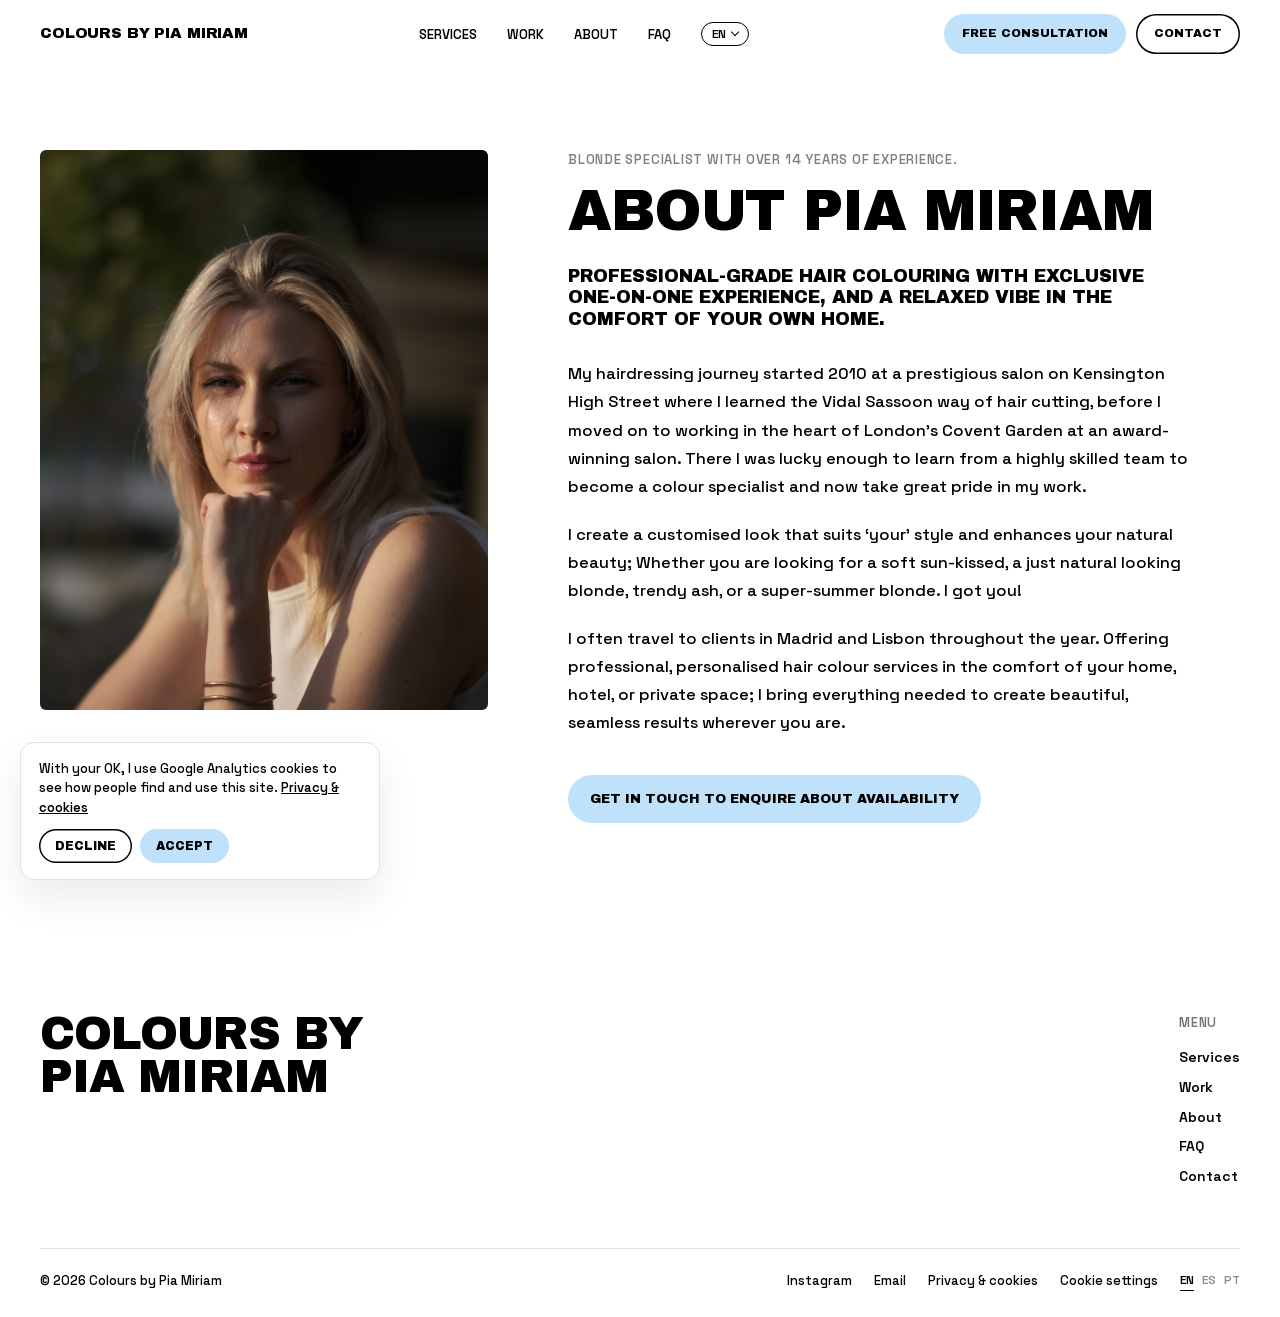
==== commit 3a749427: "Phones: bottom buttons float without the white strip Co-Authored-By: Claude Opus 5.5 <noreply@anthro" ====
--- a/about.html
+++ b/about.html
@@ -480,10 +480,11 @@
 .mbar{display:none}
 @media (max-width:900px){
   .fab{display:none!important}
-  .mbar{display:flex;gap:10px;position:fixed;left:0;right:0;bottom:0;z-index:55;padding:10px 12px calc(10px + env(safe-area-inset-bottom));background:rgba(255,255,255,.94);backdrop-filter:blur(10px);-webkit-backdrop-filter:blur(10px);box-shadow:0 -1px 0 var(--line)}
+  .mbar{display:flex;gap:10px;position:fixed;left:0;right:0;bottom:0;z-index:55;padding:0 12px calc(12px + env(safe-area-inset-bottom));background:none;pointer-events:none}
+  .mbar a{pointer-events:auto;box-shadow:0 4px 14px rgba(0,0,0,.16)}
   .mbar a{flex:1;display:flex;align-items:center;justify-content:center;text-align:center;height:50px;border-radius:999px;font-family:var(--H);text-transform:uppercase;font-size:12px;text-decoration:none;color:#000;-webkit-tap-highlight-color:transparent}
   .mbar .mb-book{background:var(--blue)}
-  .mbar .mb-contact{box-shadow:inset 0 0 0 1.5px #000}
+  .mbar .mb-contact{background:#fff;box-shadow:inset 0 0 0 1.5px #000,0 4px 14px rgba(0,0,0,.16)}
   header.menu-open ~ .mbar{display:none}
   body{padding-bottom:calc(72px + env(safe-area-inset-bottom))}
   .cookie{bottom:calc(84px + env(safe-area-inset-bottom))!important}
